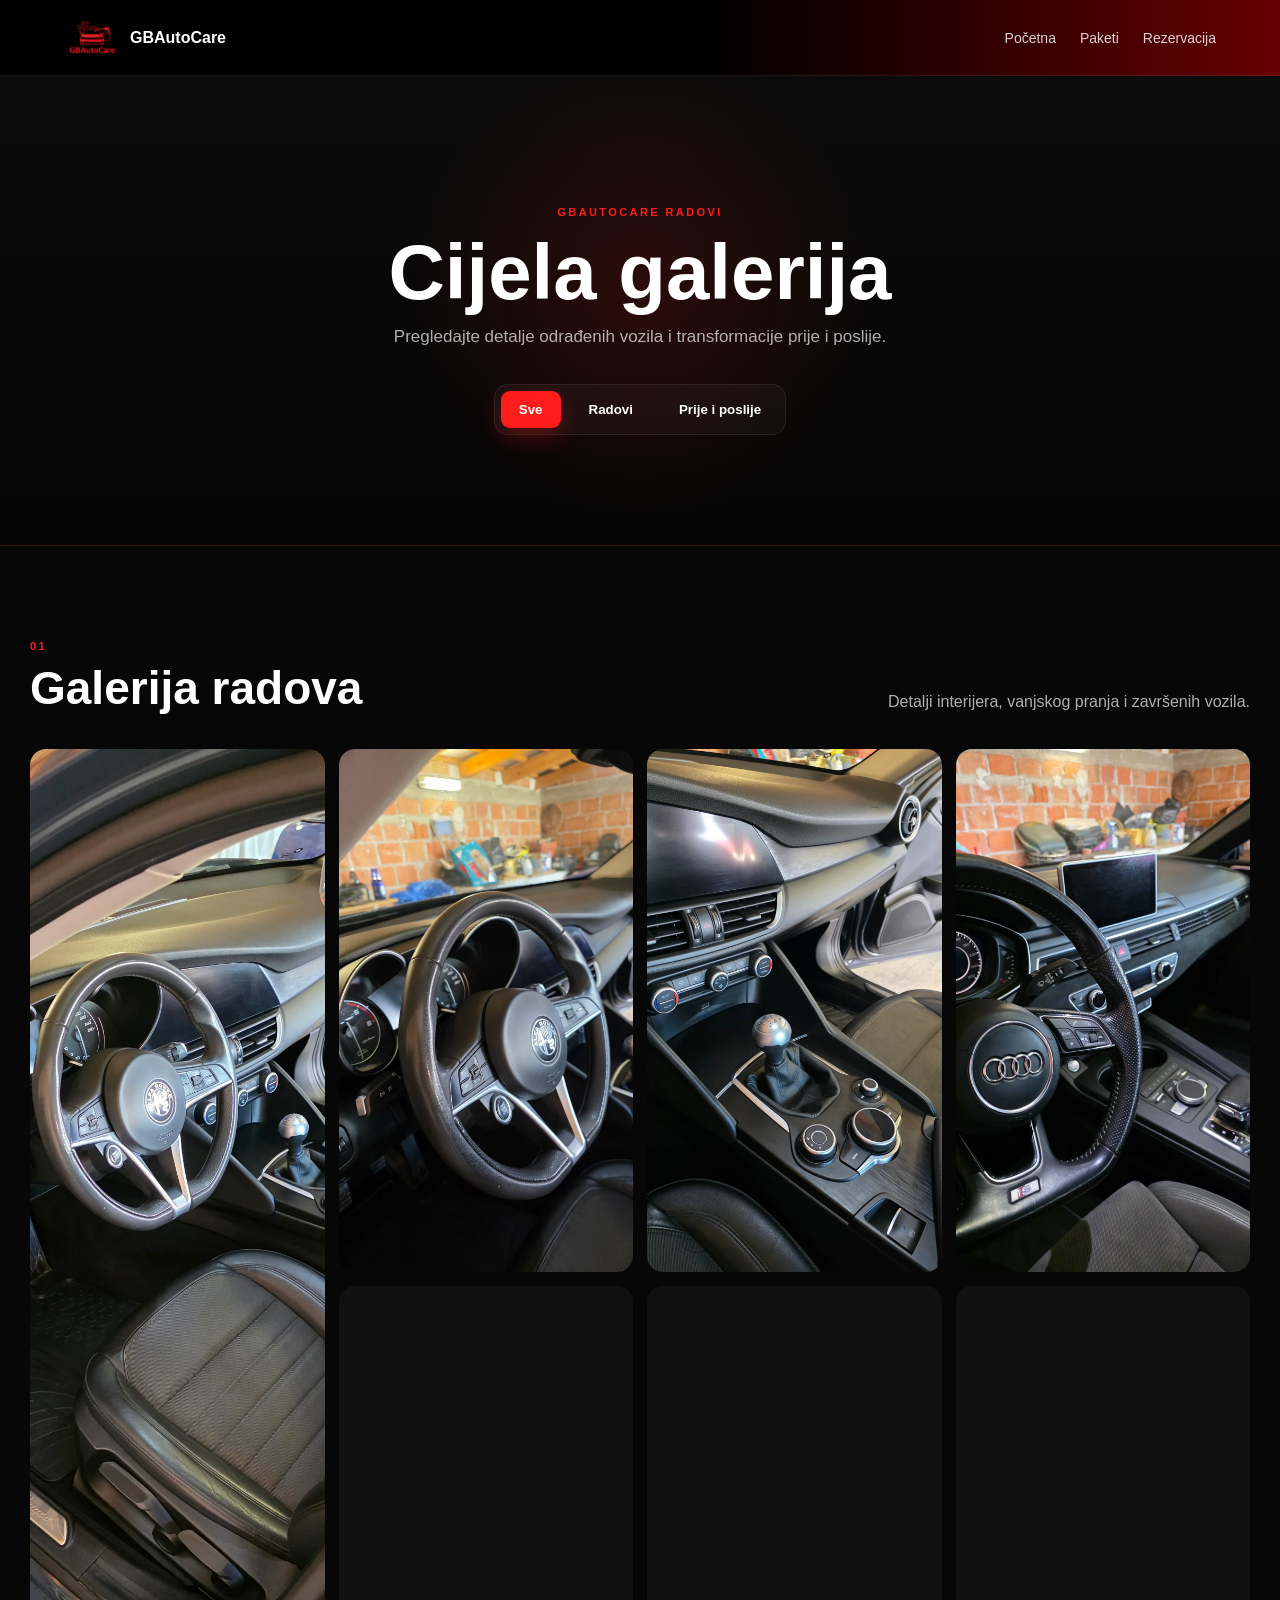
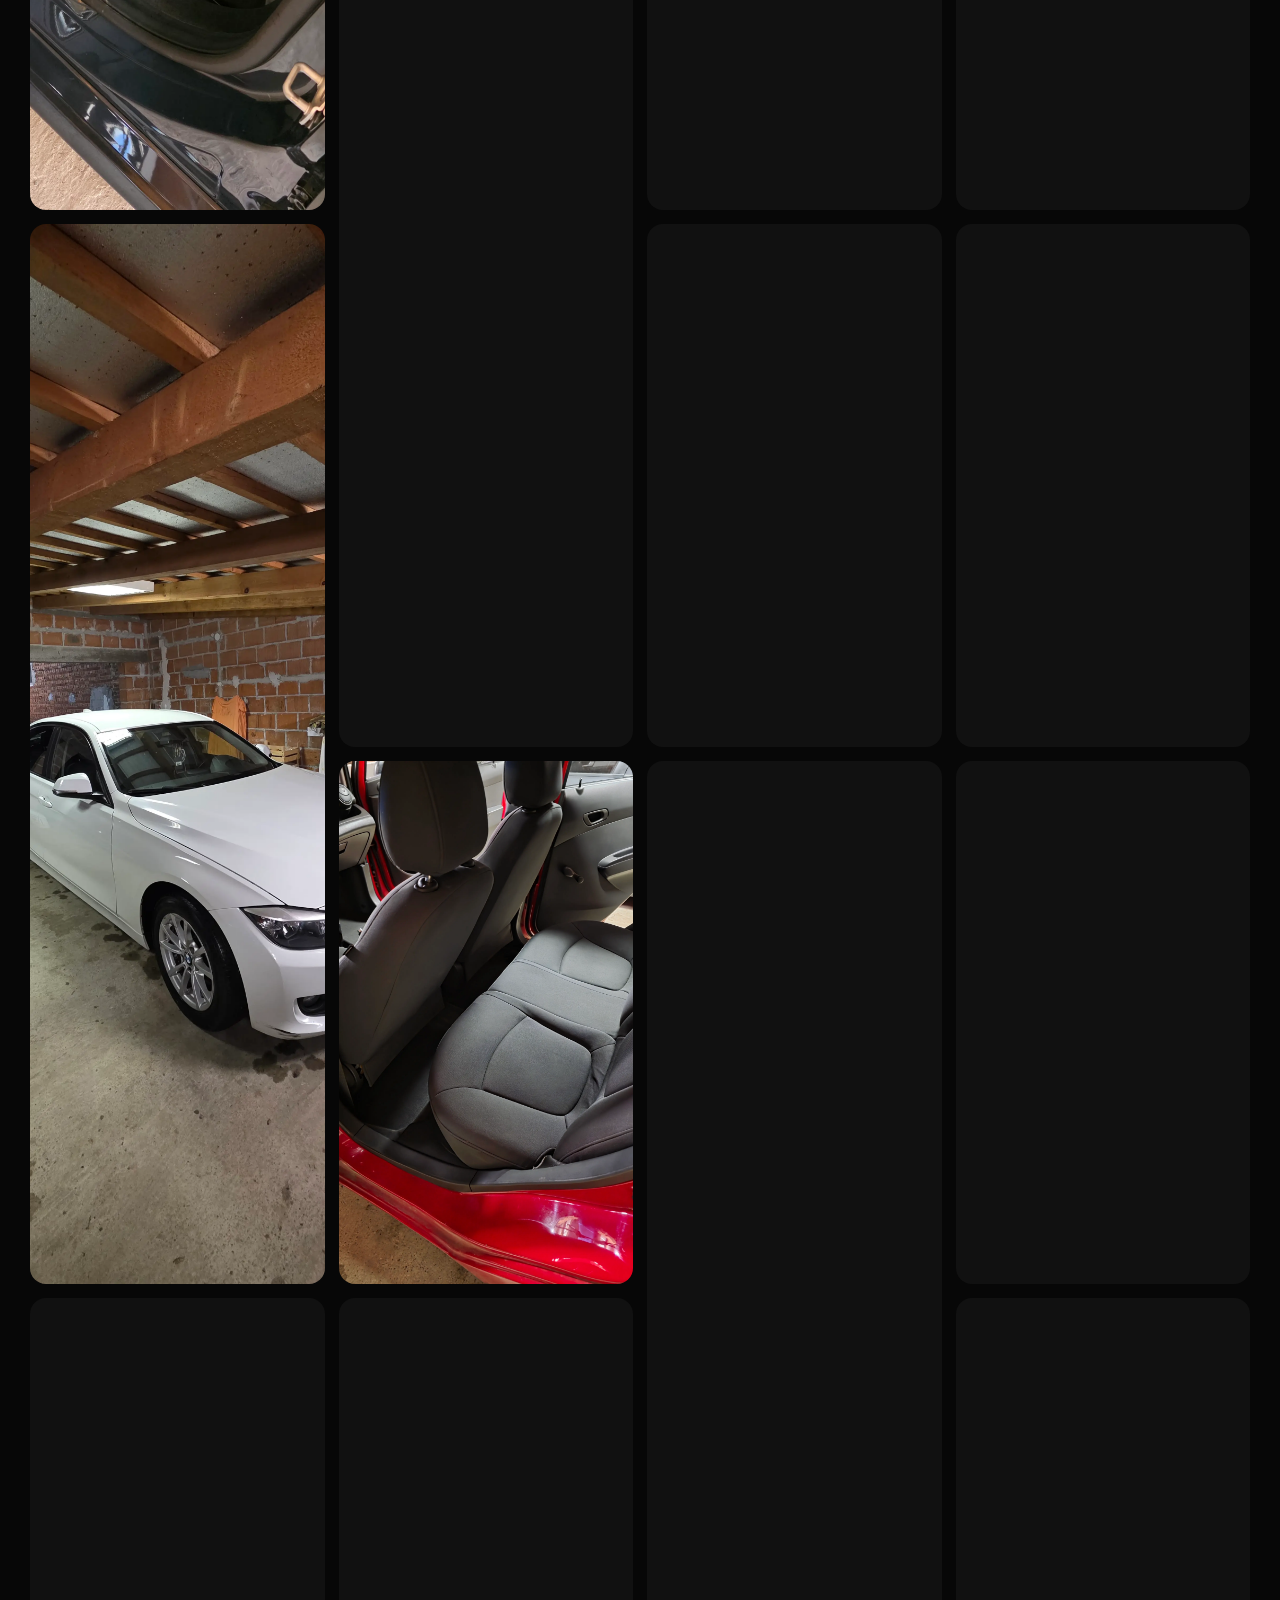
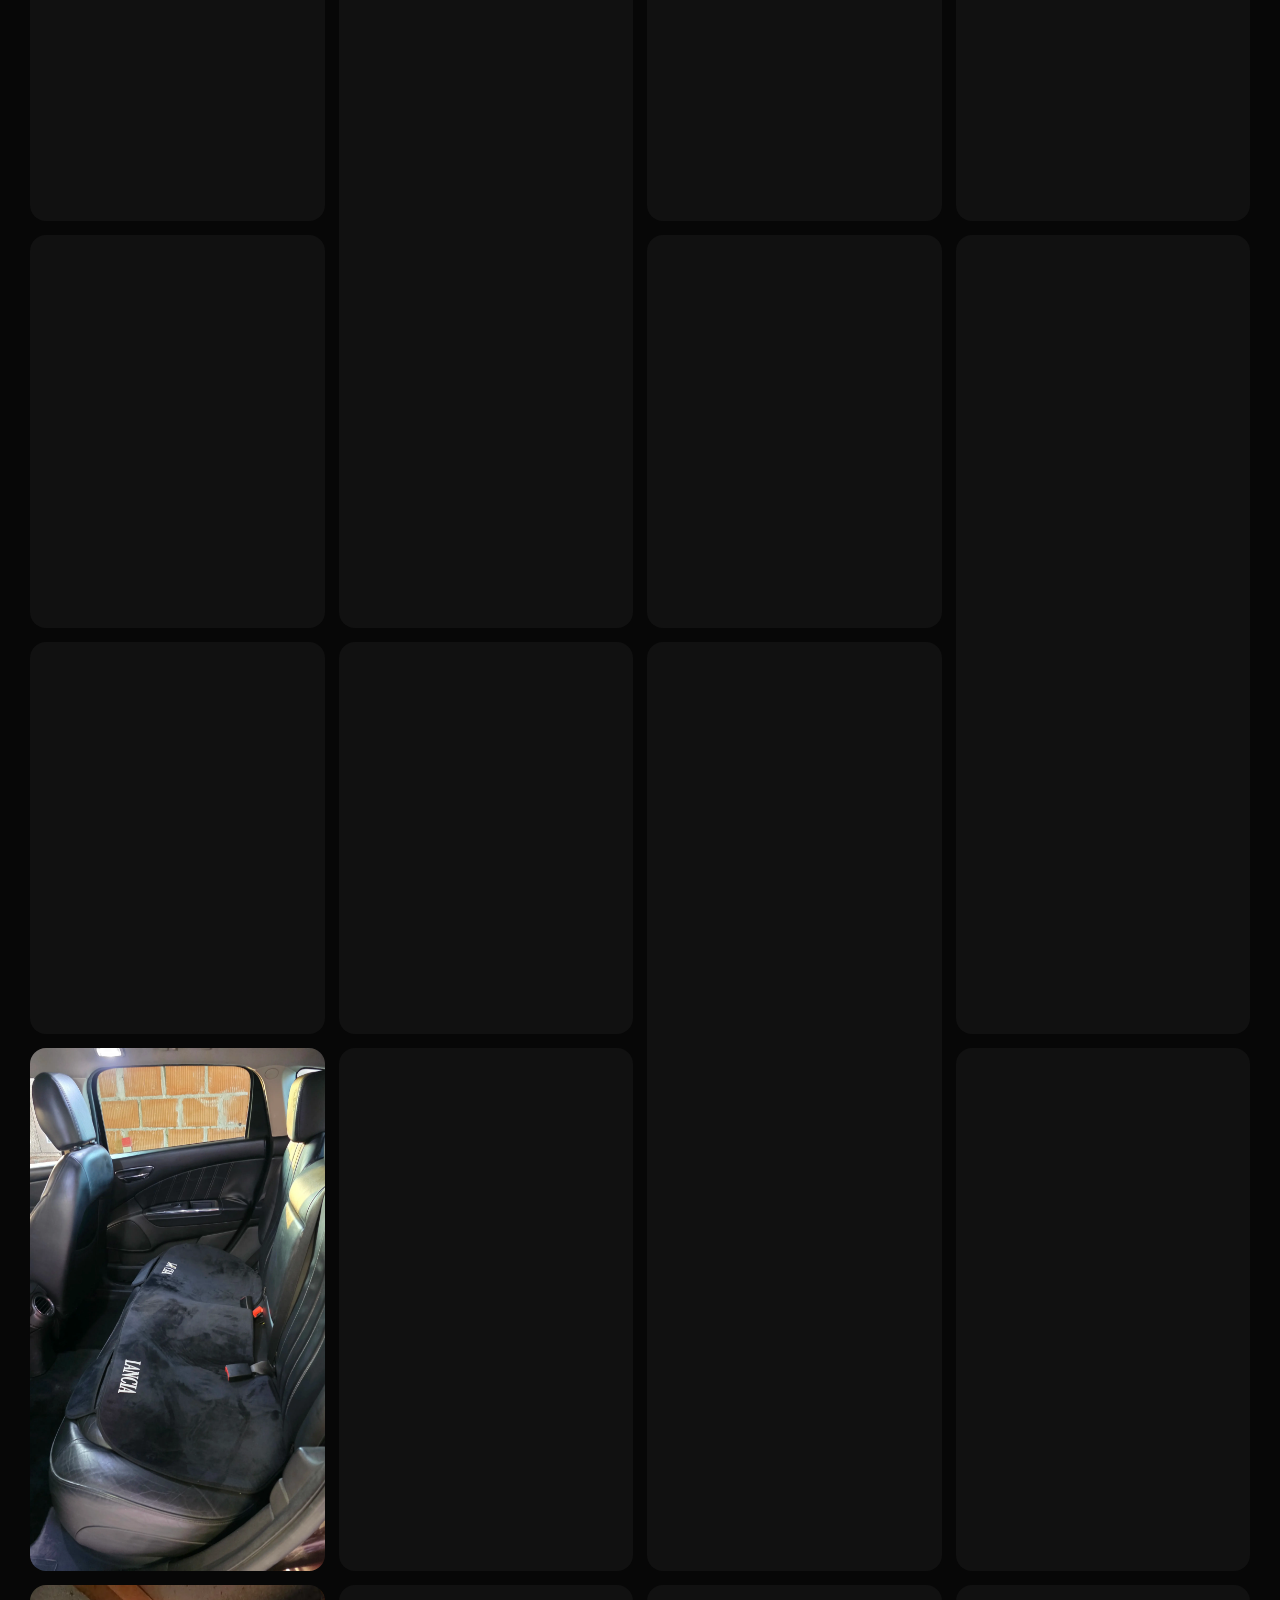
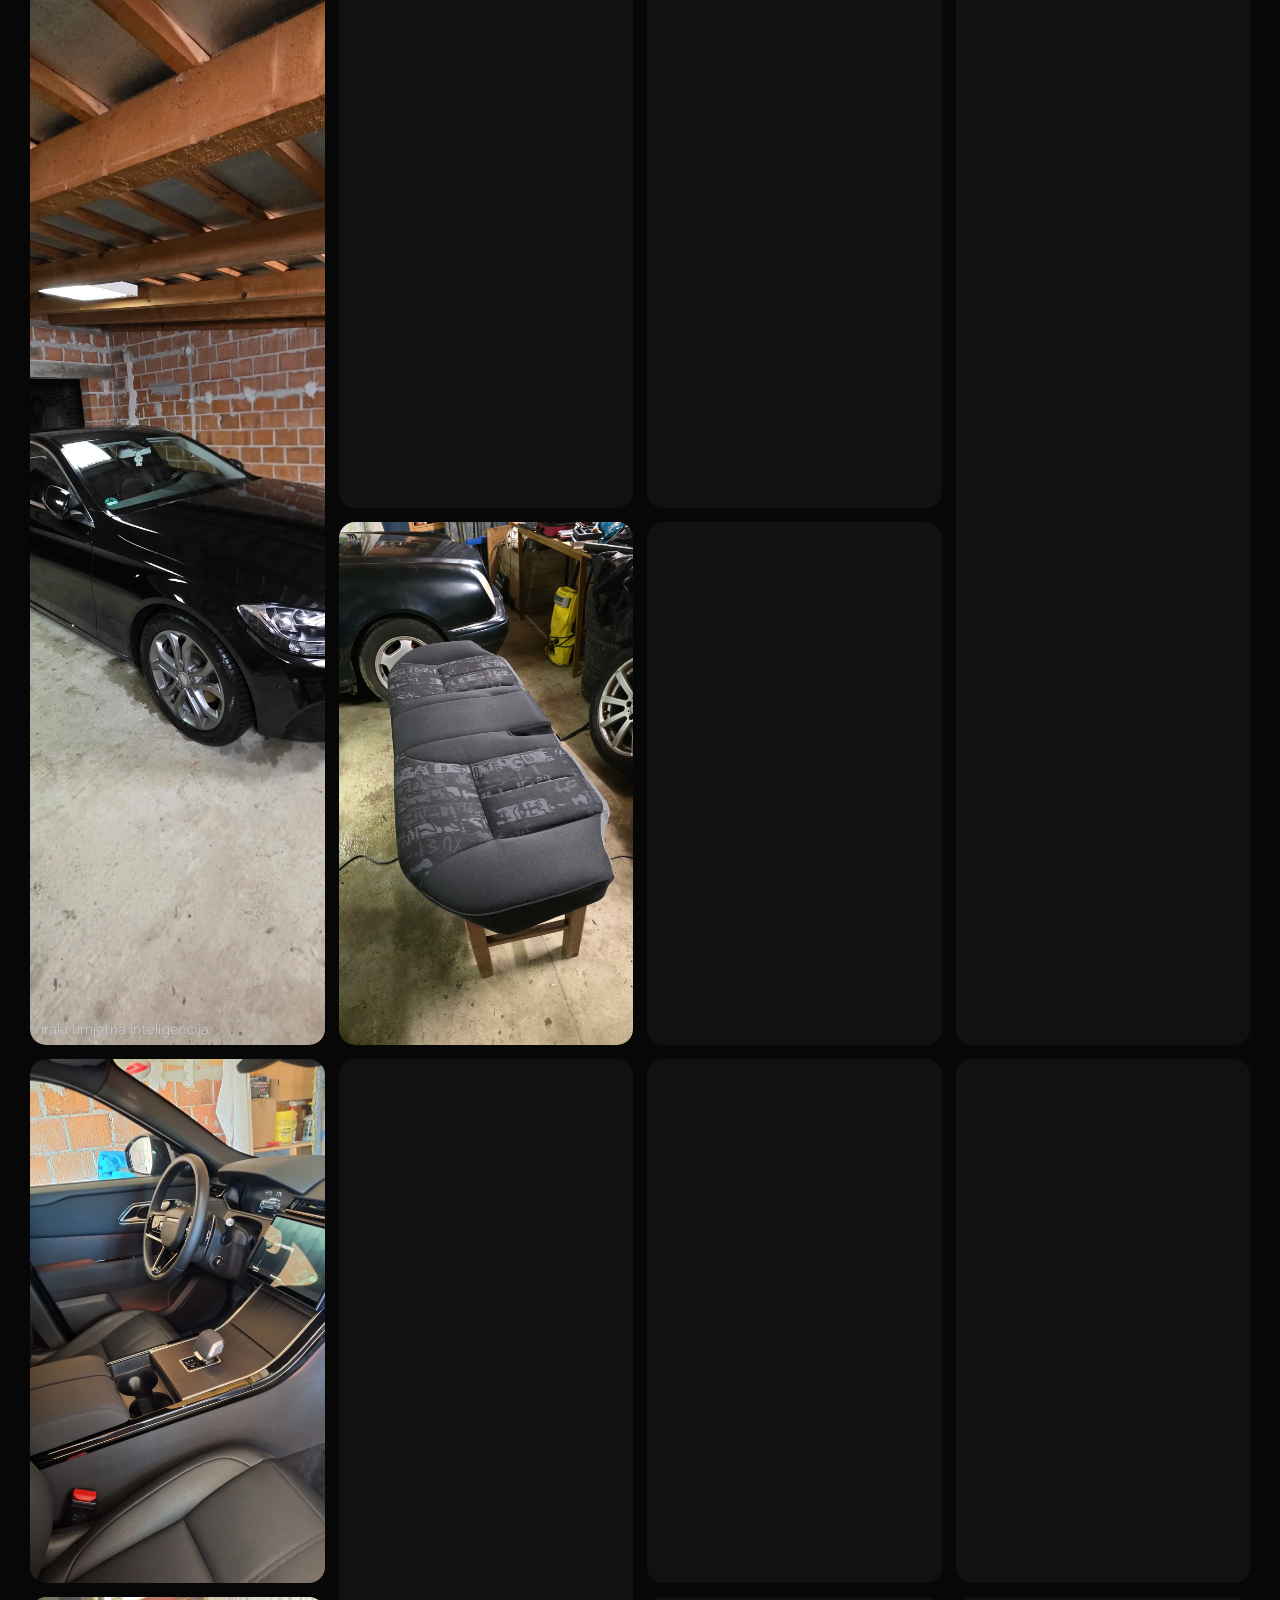
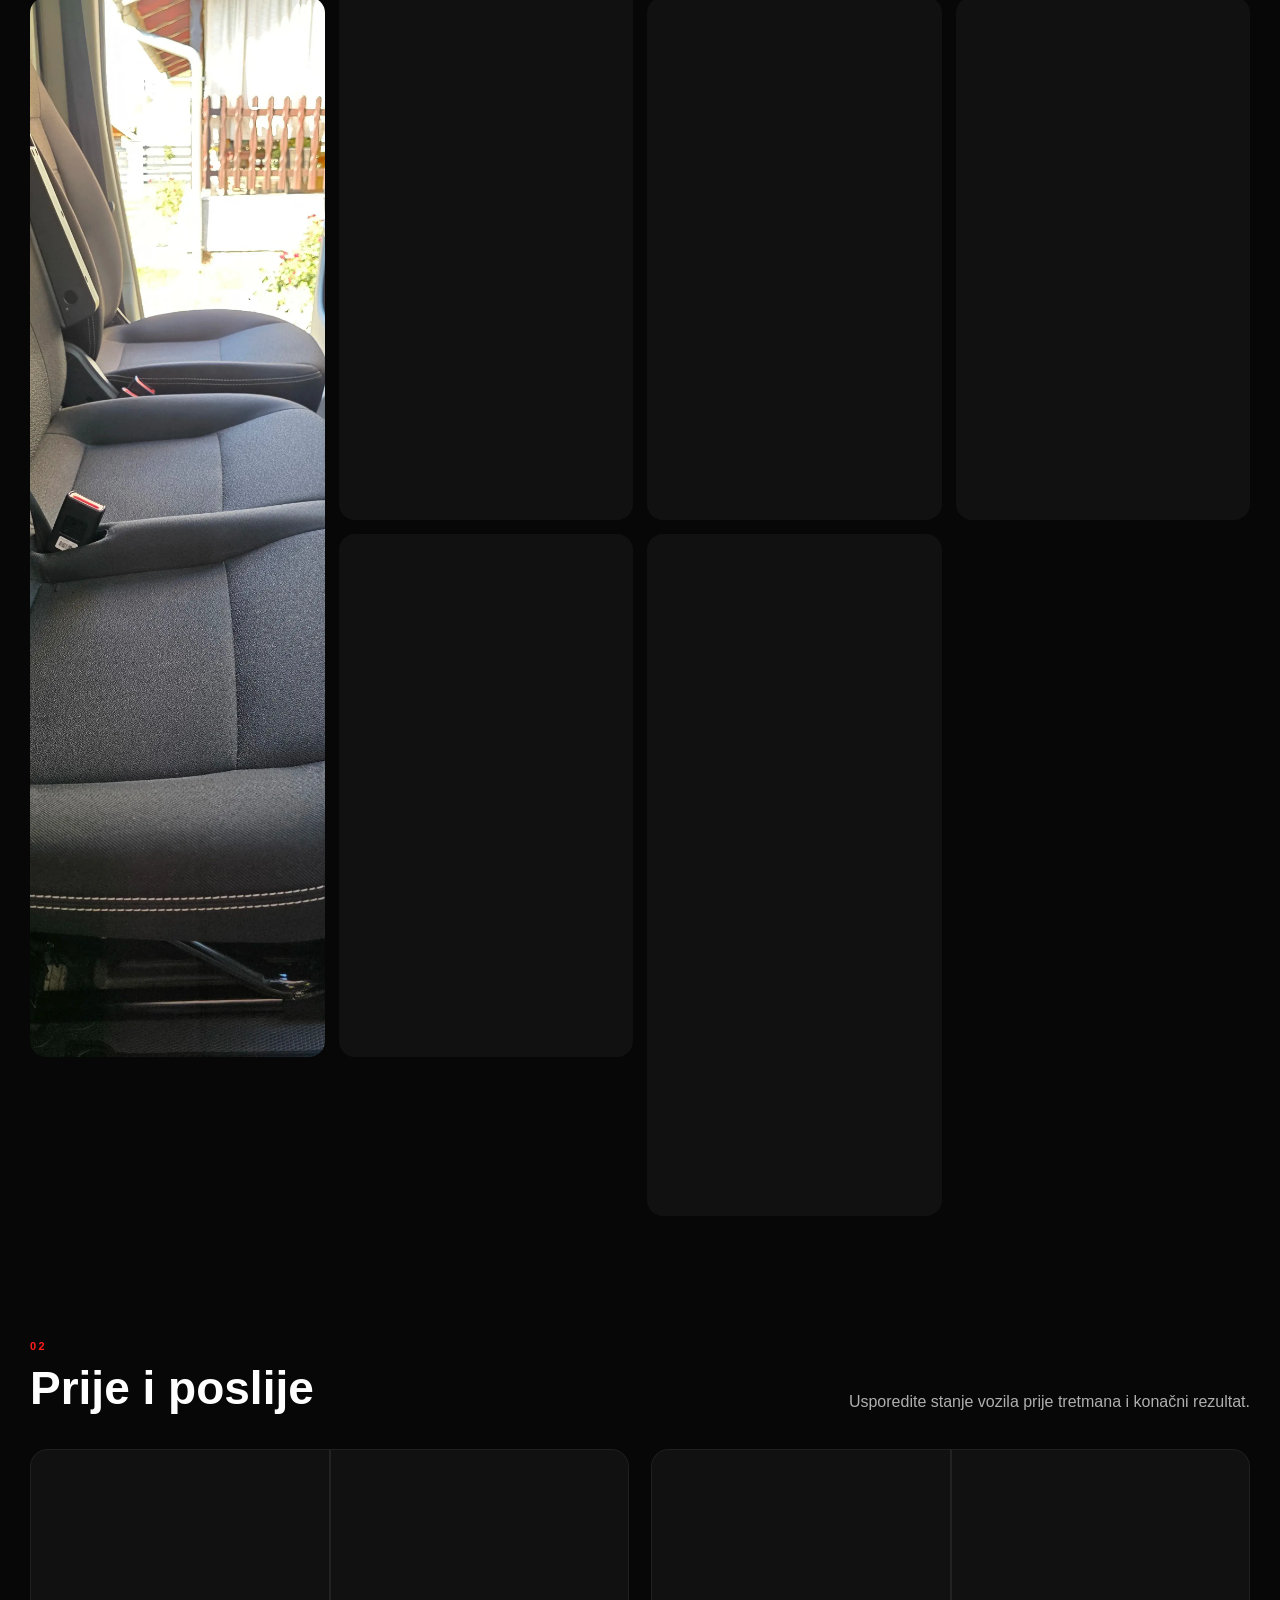
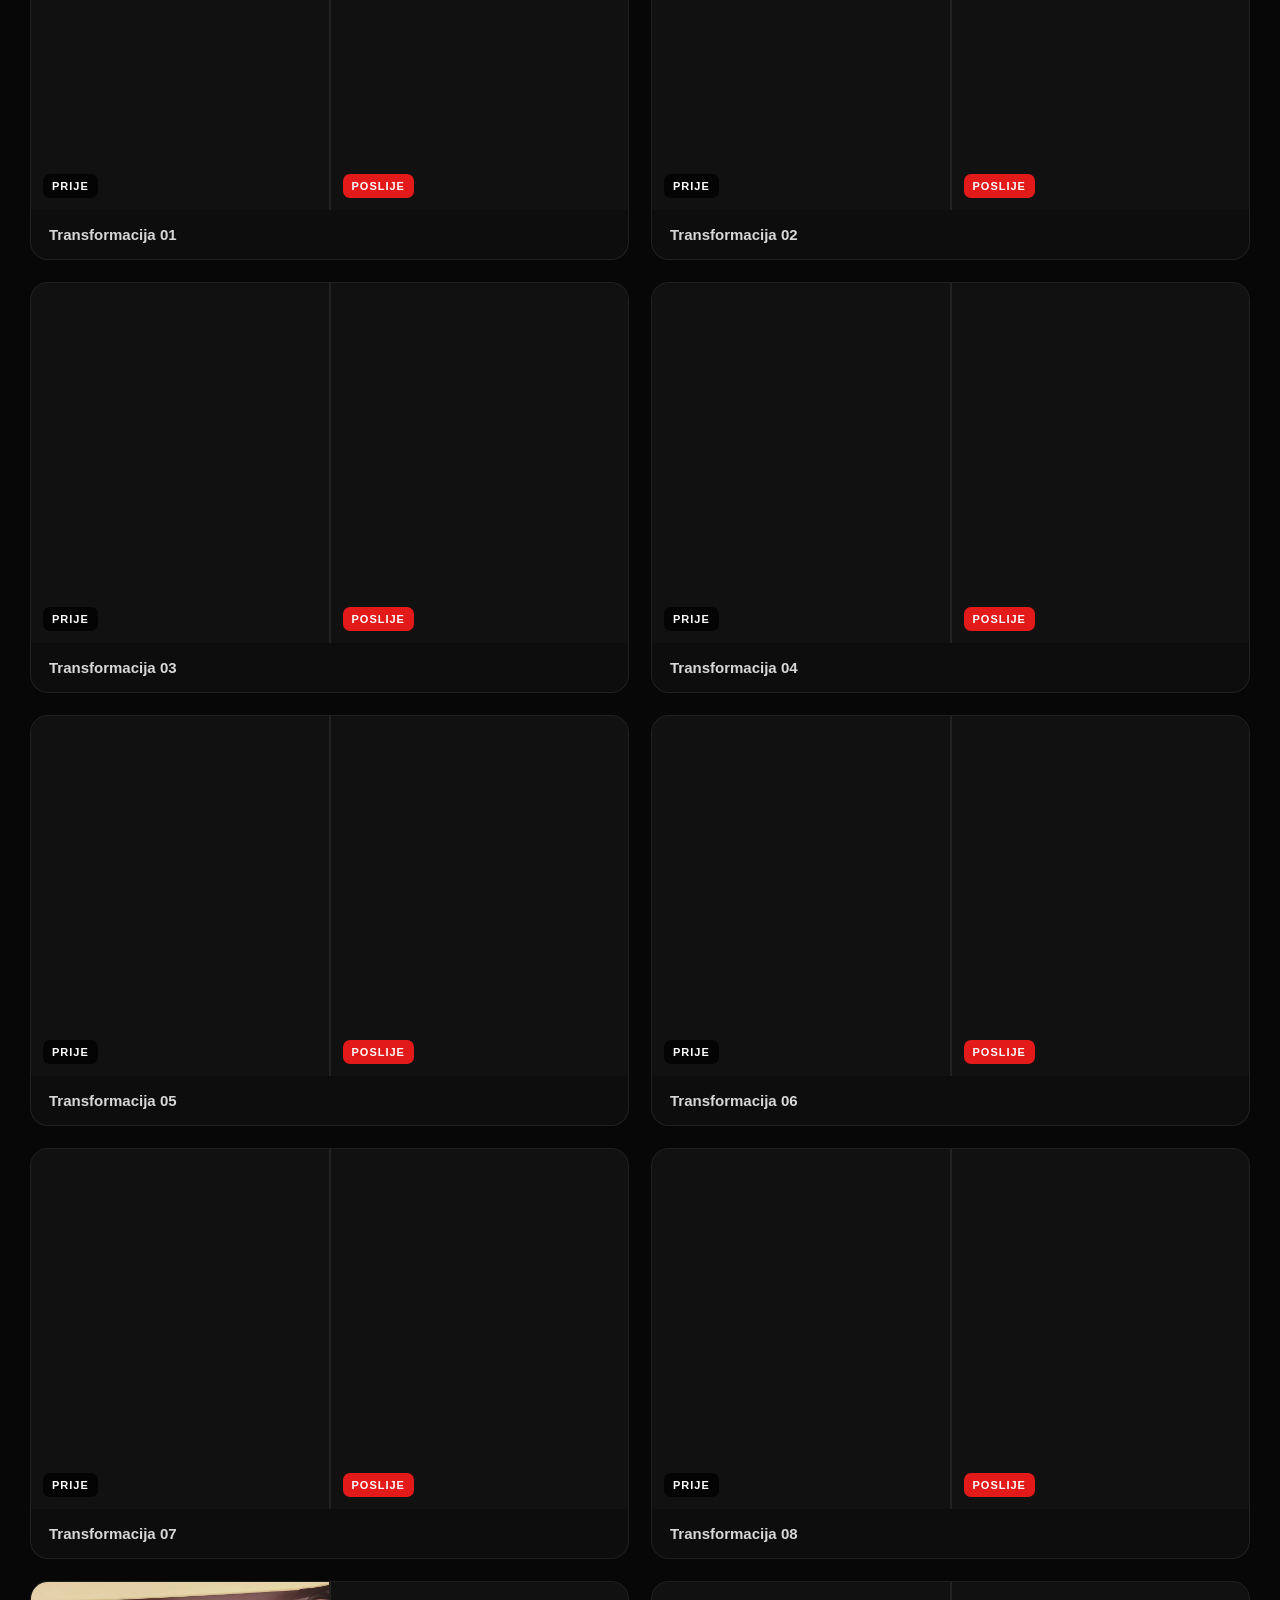
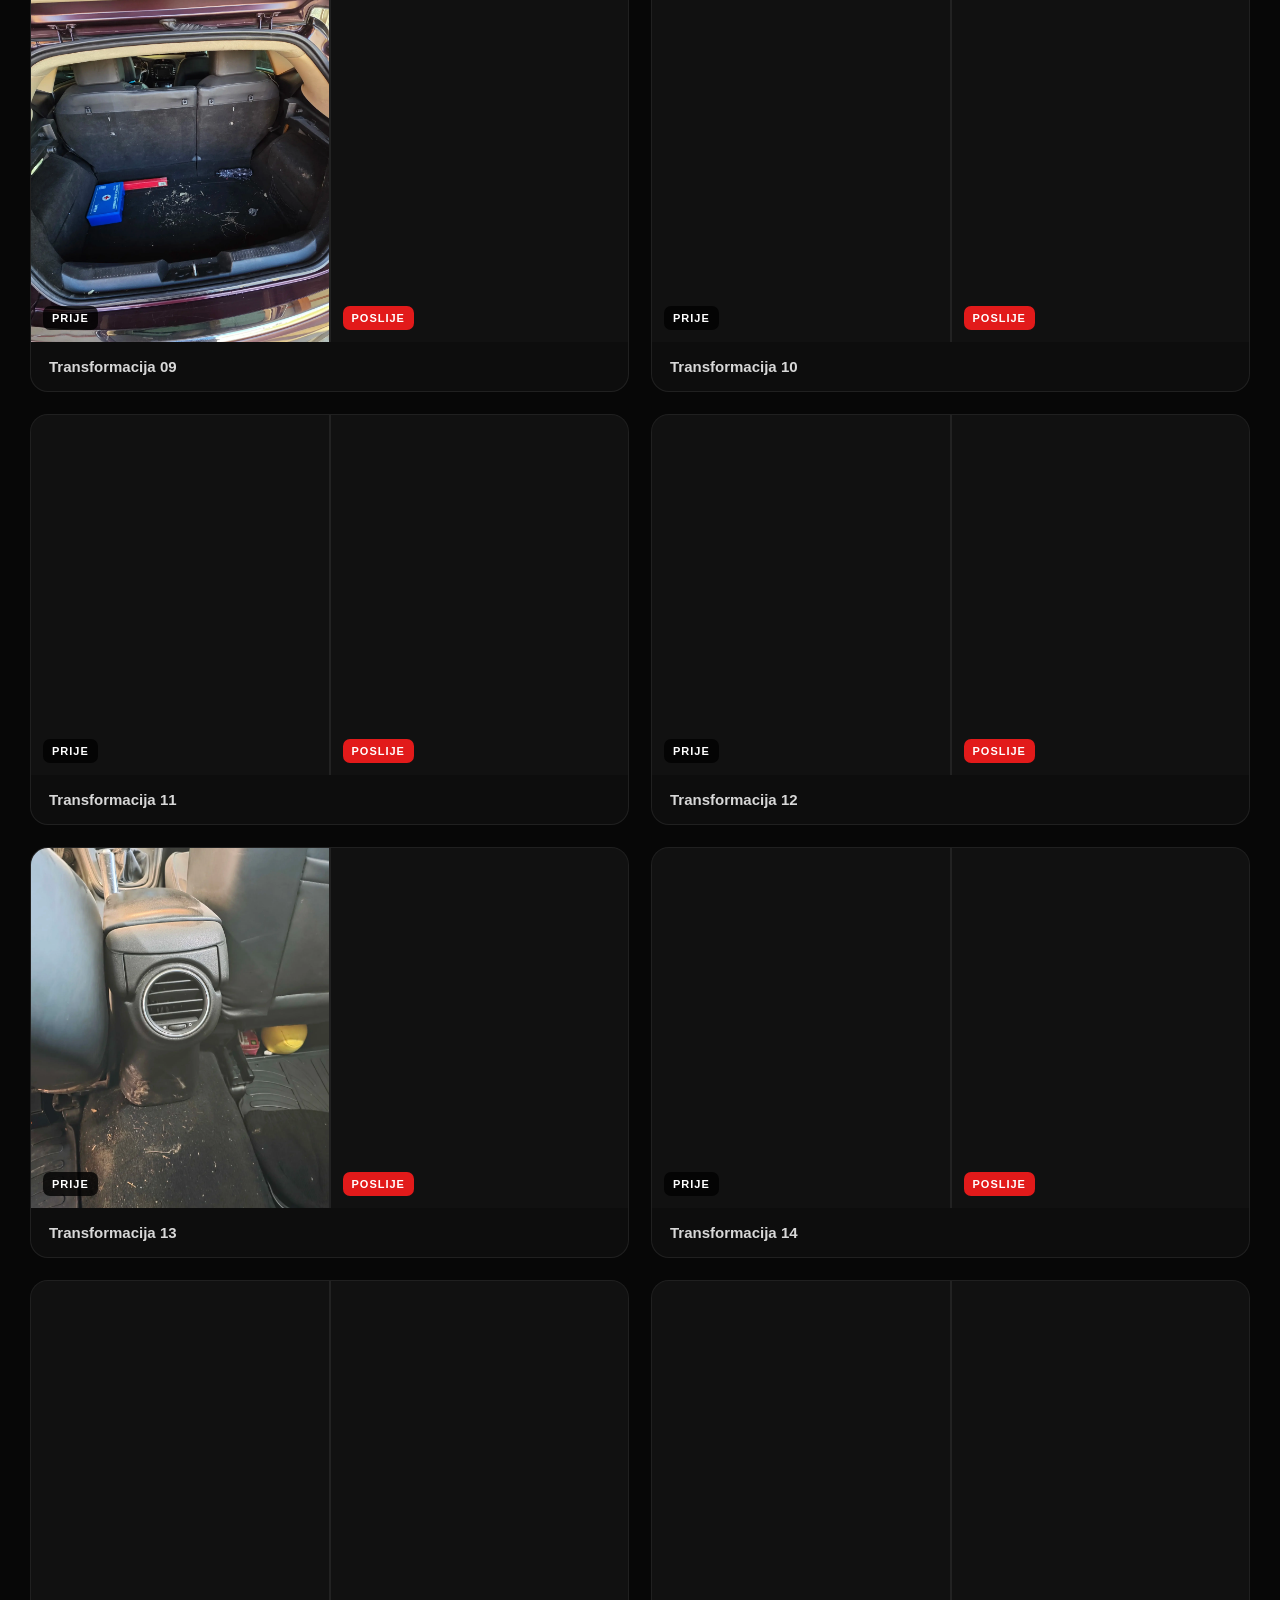
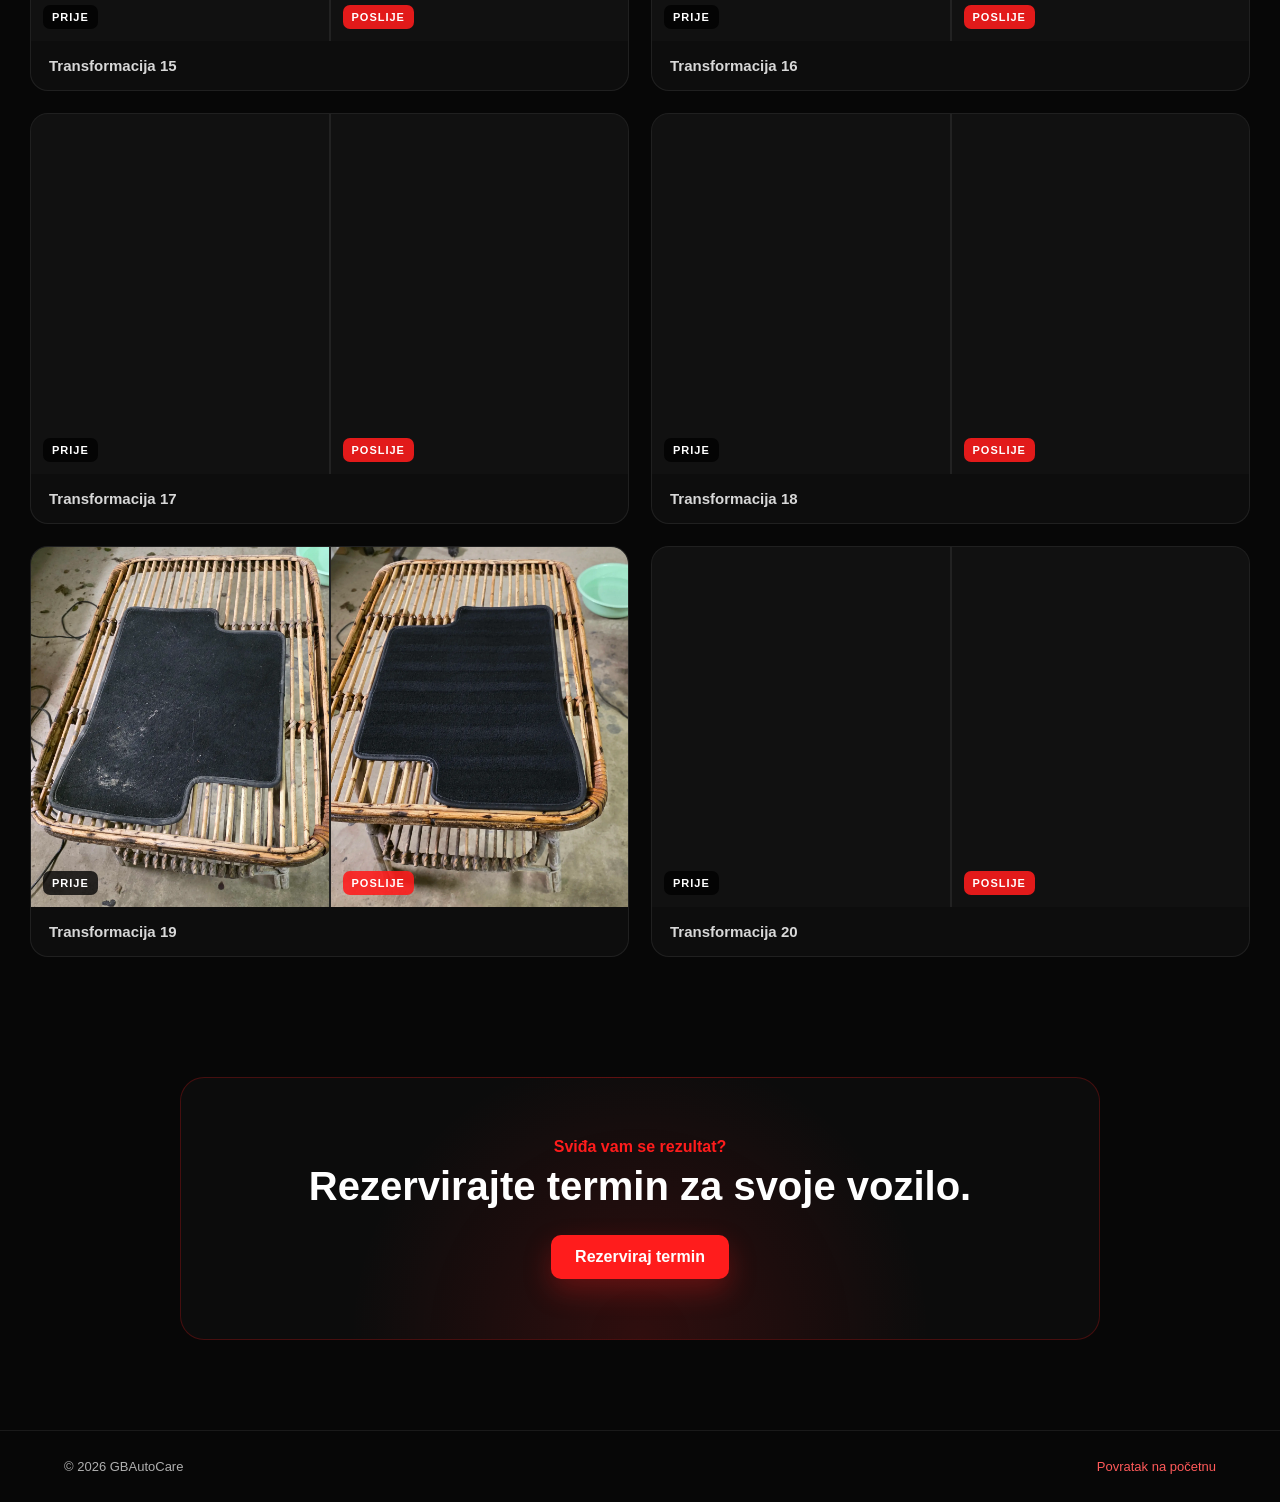
==== galerija.html @ fdb8ffc5 "Add complete gallery page" ====
<!DOCTYPE html>
<html lang="hr">
<head>
  <meta charset="UTF-8">
  <meta name="viewport" content="width=device-width, initial-scale=1.0">
  <meta name="description" content="Galerija GBAutoCare detailing radova i rezultata prije i poslije.">
  <title>Galerija radova | GBAutoCare</title>
  <link rel="icon" href="favicon.ico">
  <link rel="preload" as="image" href="logo.png">
  <link rel="stylesheet" href="gallery-page.css?v=20260828-1">
</head>
<body>
  <header class="gallery-nav">
    <a class="gallery-brand" href="index.html#home" aria-label="GBAutoCare početna">
      <img src="logo.png" alt="GBAutoCare logo">
      <span>GBAutoCare</span>
    </a>
    <nav aria-label="Navigacija galerije">
      <a href="index.html">Početna</a>
      <a href="index.html#packages">Paketi</a>
      <a href="index.html#booking">Rezervacija</a>
    </nav>
  </header>

  <main>
    <section class="gallery-hero">
      <span class="eyebrow">GBAUTOCARE RADOVI</span>
      <h1>Cijela galerija</h1>
      <p>Pregledajte detalje odrađenih vozila i transformacije prije i poslije.</p>
      <div class="gallery-filters" role="group" aria-label="Filtriranje galerije">
        <button class="filter-button active" data-filter="all">Sve</button>
        <button class="filter-button" data-filter="works">Radovi</button>
        <button class="filter-button" data-filter="before-after">Prije i poslije</button>
      </div>
    </section>

    <section class="gallery-section" data-section="works">
      <div class="section-heading">
        <div>
          <span class="section-number">01</span>
          <h2>Galerija radova</h2>
        </div>
        <p>Detalji interijera, vanjskog pranja i završenih vozila.</p>
      </div>
      <div class="works-grid" id="works-grid"></div>
    </section>

    <section class="gallery-section before-after-section" data-section="before-after">
      <div class="section-heading">
        <div>
          <span class="section-number">02</span>
          <h2>Prije i poslije</h2>
        </div>
        <p>Usporedite stanje vozila prije tretmana i konačni rezultat.</p>
      </div>
      <div class="comparison-grid" id="comparison-grid"></div>
    </section>

    <section class="gallery-cta">
      <p>Sviđa vam se rezultat?</p>
      <h2>Rezervirajte termin za svoje vozilo.</h2>
      <a href="index.html#booking">Rezerviraj termin</a>
    </section>
  </main>

  <div class="gallery-lightbox" id="gallery-lightbox" aria-hidden="true">
    <button class="lightbox-close" aria-label="Zatvori">×</button>
    <button class="lightbox-arrow lightbox-prev" aria-label="Prethodna slika">‹</button>
    <figure>
      <img id="gallery-lightbox-image" alt="GBAutoCare rad">
      <figcaption id="gallery-lightbox-caption"></figcaption>
    </figure>
    <button class="lightbox-arrow lightbox-next" aria-label="Sljedeća slika">›</button>
  </div>

  <footer>
    <span>© 2026 GBAutoCare</span>
    <a href="index.html">Povratak na početnu</a>
  </footer>

  <script src="js/gallery-page.js?v=20260828-1"></script>
</body>
</html>
---- gallery-page.css ----
:root{
  color-scheme:dark;
  --red:#ff1c1c;
  --surface:#111;
  --muted:rgba(255,255,255,.68);
}

*{box-sizing:border-box}
html{scroll-behavior:smooth}
body{margin:0;font-family:Arial,sans-serif;background:#070707;color:#fff}
body.lightbox-open{overflow:hidden}

.gallery-nav{
  position:sticky;top:0;z-index:50;display:flex;align-items:center;justify-content:space-between;
  min-height:76px;padding:8px clamp(18px,5vw,72px);border-bottom:1px solid rgba(255,255,255,.08);
  background:linear-gradient(90deg,rgba(0,0,0,.96) 55%,rgba(110,0,0,.92));backdrop-filter:blur(14px)
}
.gallery-brand{display:flex;align-items:center;gap:10px;color:#fff;text-decoration:none;font-weight:700}
.gallery-brand img{width:56px;height:56px;object-fit:contain}
.gallery-nav nav{display:flex;gap:24px}
.gallery-nav nav a{color:rgba(255,255,255,.82);text-decoration:none;font-size:14px;transition:.2s}
.gallery-nav nav a:hover{color:var(--red)}

.gallery-hero{
  min-height:470px;display:flex;flex-direction:column;align-items:center;justify-content:center;text-align:center;
  padding:90px 20px 70px;border-bottom:1px solid rgba(255,28,28,.22);
  background:radial-gradient(circle at 50% 45%,rgba(255,28,28,.15),transparent 34%),linear-gradient(#0b0b0b,#050505)
}
.eyebrow,.section-number{color:var(--red);font-size:11px;font-weight:700;letter-spacing:2.4px}
.gallery-hero h1{margin:15px 0 12px;font-size:clamp(42px,7vw,78px);line-height:1}
.gallery-hero p{max-width:650px;margin:0;color:var(--muted);font-size:17px;line-height:1.6}
.gallery-filters{display:flex;gap:10px;margin-top:34px;padding:6px;border:1px solid rgba(255,255,255,.08);border-radius:14px;background:rgba(255,255,255,.035)}
.filter-button{border:0;border-radius:9px;padding:11px 18px;background:transparent;color:#fff;cursor:pointer;font-weight:700}
.filter-button.active{background:var(--red);box-shadow:0 8px 22px rgba(255,28,28,.3)}

.gallery-section{max-width:1320px;margin:0 auto;padding:90px 30px}
.before-after-section{padding-top:30px}
.gallery-section.hidden{display:none}
.section-heading{display:flex;align-items:end;justify-content:space-between;gap:30px;margin-bottom:34px}
.section-heading h2{margin:7px 0 0;font-size:clamp(30px,4vw,46px)}
.section-heading p{max-width:430px;margin:0;color:var(--muted);line-height:1.55;text-align:right}

.works-grid{display:grid;grid-template-columns:repeat(4,minmax(0,1fr));gap:14px}
.gallery-tile{position:relative;min-height:290px;padding:0;border:0;border-radius:16px;overflow:hidden;background:var(--surface);cursor:zoom-in}
.gallery-tile:nth-child(7n+1),.gallery-tile:nth-child(7n+5){grid-row:span 2;min-height:594px}
.gallery-tile img{width:100%;height:100%;object-fit:cover;display:block;transition:transform .45s ease,filter .45s ease}
.gallery-tile::after{content:"Pogledaj";position:absolute;inset:auto 12px 12px auto;padding:7px 10px;border-radius:8px;background:rgba(0,0,0,.72);color:#fff;font-size:11px;opacity:0;transition:.25s}
.gallery-tile:hover img{transform:scale(1.045);filter:brightness(.78)}
.gallery-tile:hover::after{opacity:1}

.comparison-grid{display:grid;grid-template-columns:repeat(2,minmax(0,1fr));gap:22px}
.comparison-card{overflow:hidden;border:1px solid rgba(255,255,255,.08);border-radius:18px;background:#0d0d0d}
.comparison-images{display:grid;grid-template-columns:1fr 1fr;gap:2px;background:#222}
.comparison-image{position:relative;height:360px;padding:0;border:0;background:#111;cursor:zoom-in;overflow:hidden}
.comparison-image img{width:100%;height:100%;object-fit:cover;display:block;transition:.35s}
.comparison-image:hover img{transform:scale(1.035)}
.comparison-image span{position:absolute;left:12px;bottom:12px;padding:6px 9px;border-radius:7px;background:rgba(0,0,0,.78);font-size:11px;font-weight:700;text-transform:uppercase;letter-spacing:1px}
.comparison-image.after span{background:rgba(255,28,28,.88)}
.comparison-card h3{margin:0;padding:16px 18px;font-size:15px;color:rgba(255,255,255,.84)}

.gallery-cta{margin:30px auto 90px;max-width:920px;padding:60px 30px;border:1px solid rgba(255,28,28,.24);border-radius:24px;text-align:center;background:radial-gradient(circle at 50% 100%,rgba(255,28,28,.15),transparent 55%),#0c0c0c}
.gallery-cta p{margin:0 0 8px;color:var(--red);font-weight:700}
.gallery-cta h2{margin:0 0 26px;font-size:clamp(26px,4vw,40px)}
.gallery-cta a{display:inline-block;padding:13px 24px;border-radius:10px;background:var(--red);color:#fff;text-decoration:none;font-weight:700;box-shadow:0 12px 28px rgba(255,28,28,.28)}

.gallery-lightbox{position:fixed;inset:0;z-index:100;display:none;align-items:center;justify-content:center;padding:30px;background:rgba(0,0,0,.94)}
.gallery-lightbox.active{display:flex}
.gallery-lightbox figure{margin:0;max-width:min(1100px,86vw);text-align:center}
.gallery-lightbox img{max-width:100%;max-height:82vh;border-radius:12px;box-shadow:0 25px 80px rgba(0,0,0,.7)}
.gallery-lightbox figcaption{margin-top:10px;color:var(--muted);font-size:13px}
.lightbox-close,.lightbox-arrow{position:absolute;border:0;background:rgba(255,255,255,.08);color:#fff;cursor:pointer}
.lightbox-close{top:20px;right:24px;width:44px;height:44px;border-radius:50%;font-size:30px}
.lightbox-arrow{top:50%;transform:translateY(-50%);width:48px;height:64px;border-radius:12px;font-size:42px}
.lightbox-prev{left:22px}.lightbox-next{right:22px}

footer{display:flex;justify-content:space-between;gap:20px;padding:28px clamp(20px,5vw,72px);border-top:1px solid rgba(255,255,255,.08);color:var(--muted);font-size:13px}
footer a{color:#ff5a5a;text-decoration:none}

@media(max-width:950px){
  .works-grid{grid-template-columns:repeat(3,minmax(0,1fr))}
  .comparison-grid{grid-template-columns:1fr}
}
@media(max-width:650px){
  .gallery-nav{min-height:64px;padding:6px 14px}.gallery-brand img{width:48px;height:48px}.gallery-brand span{display:none}
  .gallery-nav nav{gap:12px}.gallery-nav nav a{font-size:12px}.gallery-nav nav a:nth-child(2){display:none}
  .gallery-hero{min-height:390px;padding:70px 16px 55px}.gallery-hero p{font-size:14px}
  .gallery-filters{width:100%;max-width:410px;overflow-x:auto}.filter-button{flex:1;white-space:nowrap;padding:10px 12px;font-size:12px}
  .gallery-section{padding:65px 12px}.before-after-section{padding-top:10px}
  .section-heading{display:block;margin-bottom:24px}.section-heading p{margin-top:10px;text-align:left;font-size:13px}
  .works-grid{grid-template-columns:repeat(2,minmax(0,1fr));gap:8px}.gallery-tile{min-height:220px;border-radius:11px}.gallery-tile:nth-child(7n+1),.gallery-tile:nth-child(7n+5){min-height:448px}
  .comparison-grid{gap:14px}.comparison-image{height:250px}.comparison-card h3{font-size:13px}
  .gallery-cta{margin:20px 12px 65px;padding:45px 18px}
  .gallery-lightbox{padding:16px}.gallery-lightbox figure{max-width:94vw}.lightbox-arrow{top:auto;bottom:20px;width:46px;height:46px}.lightbox-prev{left:calc(50% - 58px)}.lightbox-next{right:calc(50% - 58px)}
  footer{display:block;text-align:center}footer a{display:block;margin-top:10px}
}
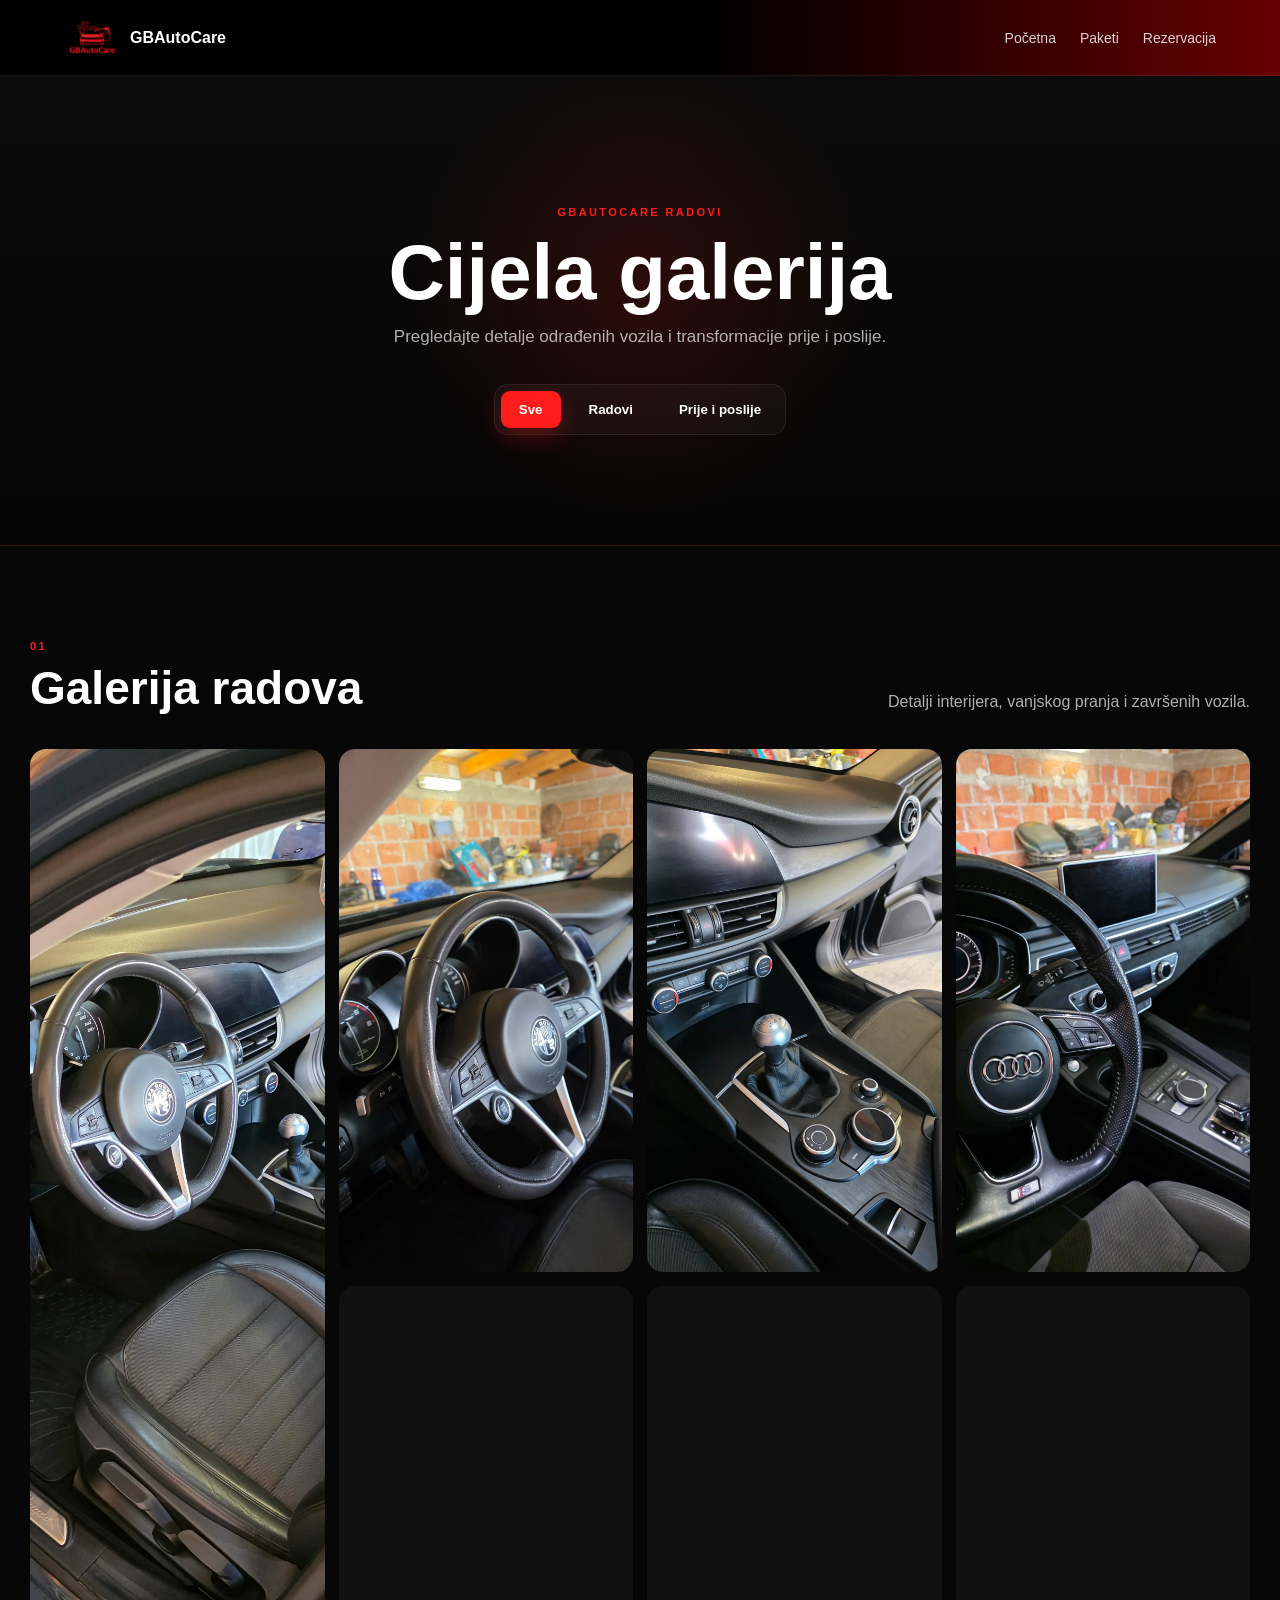
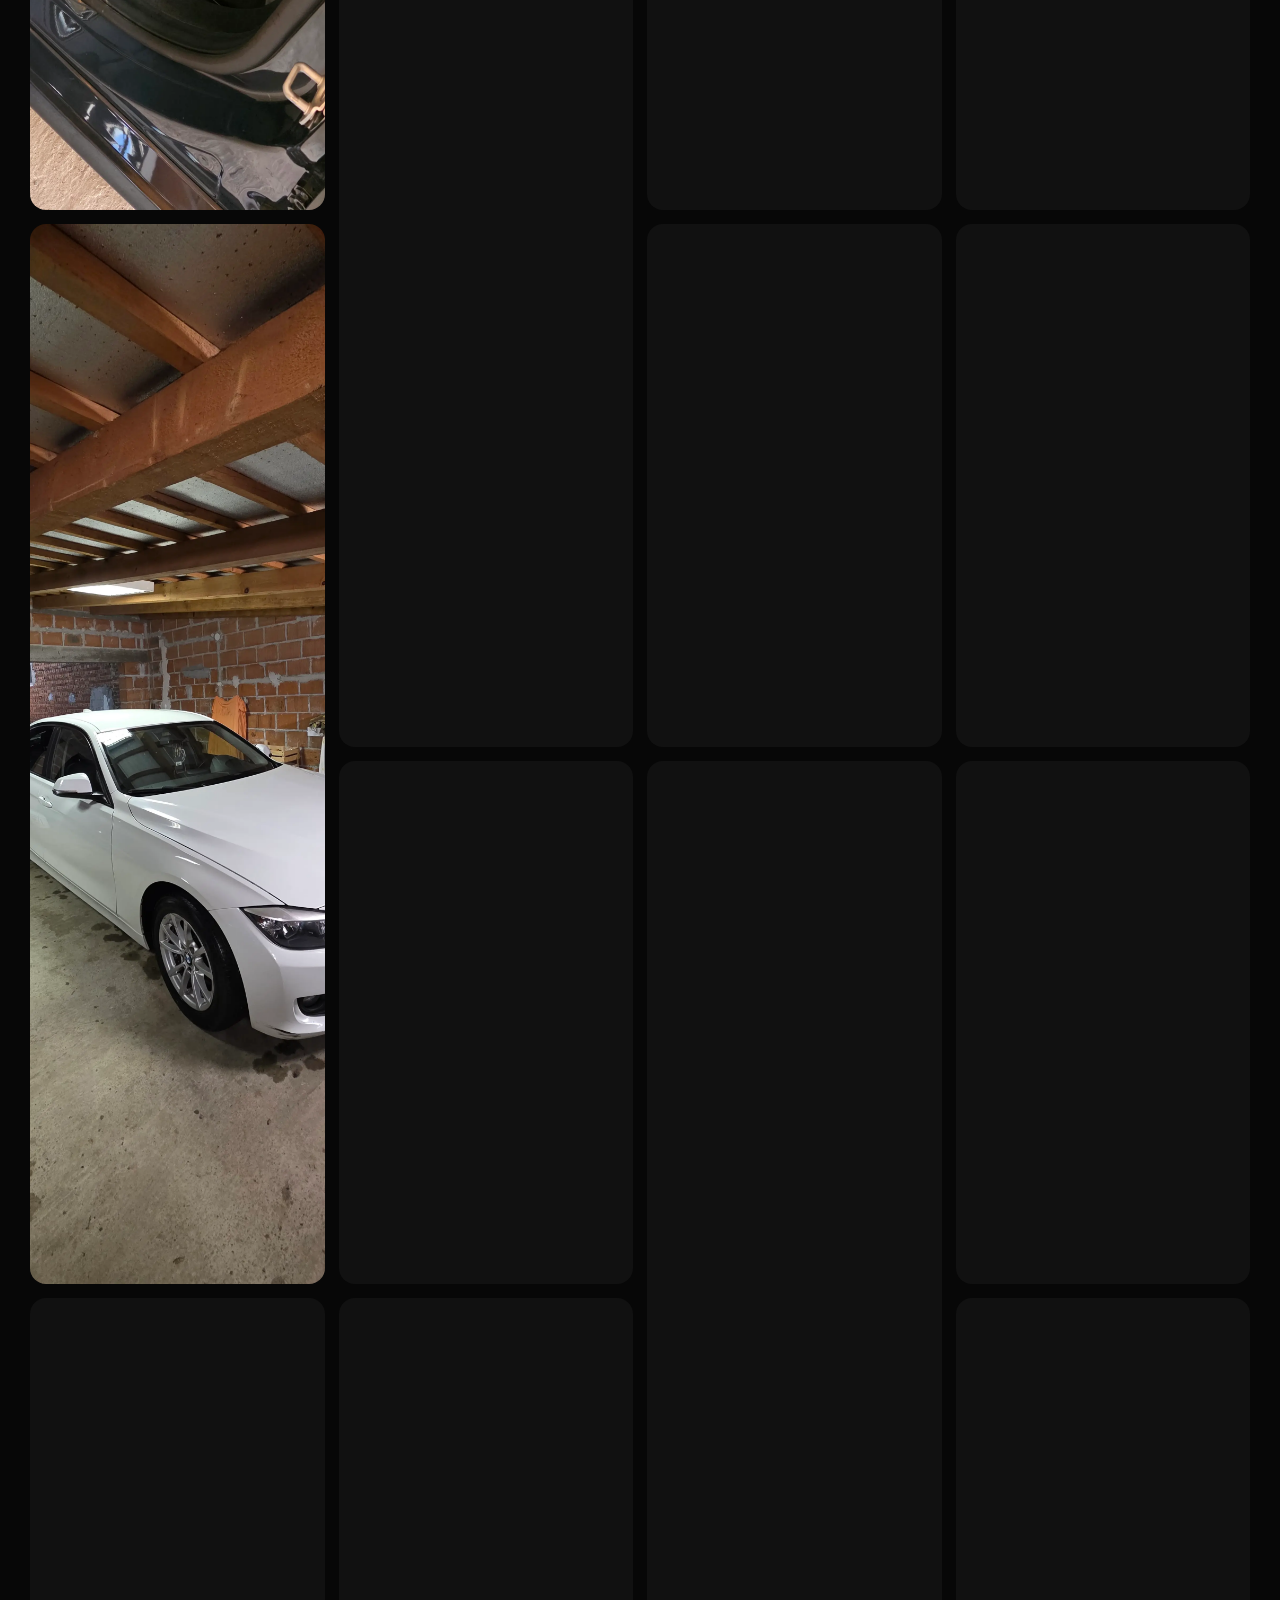
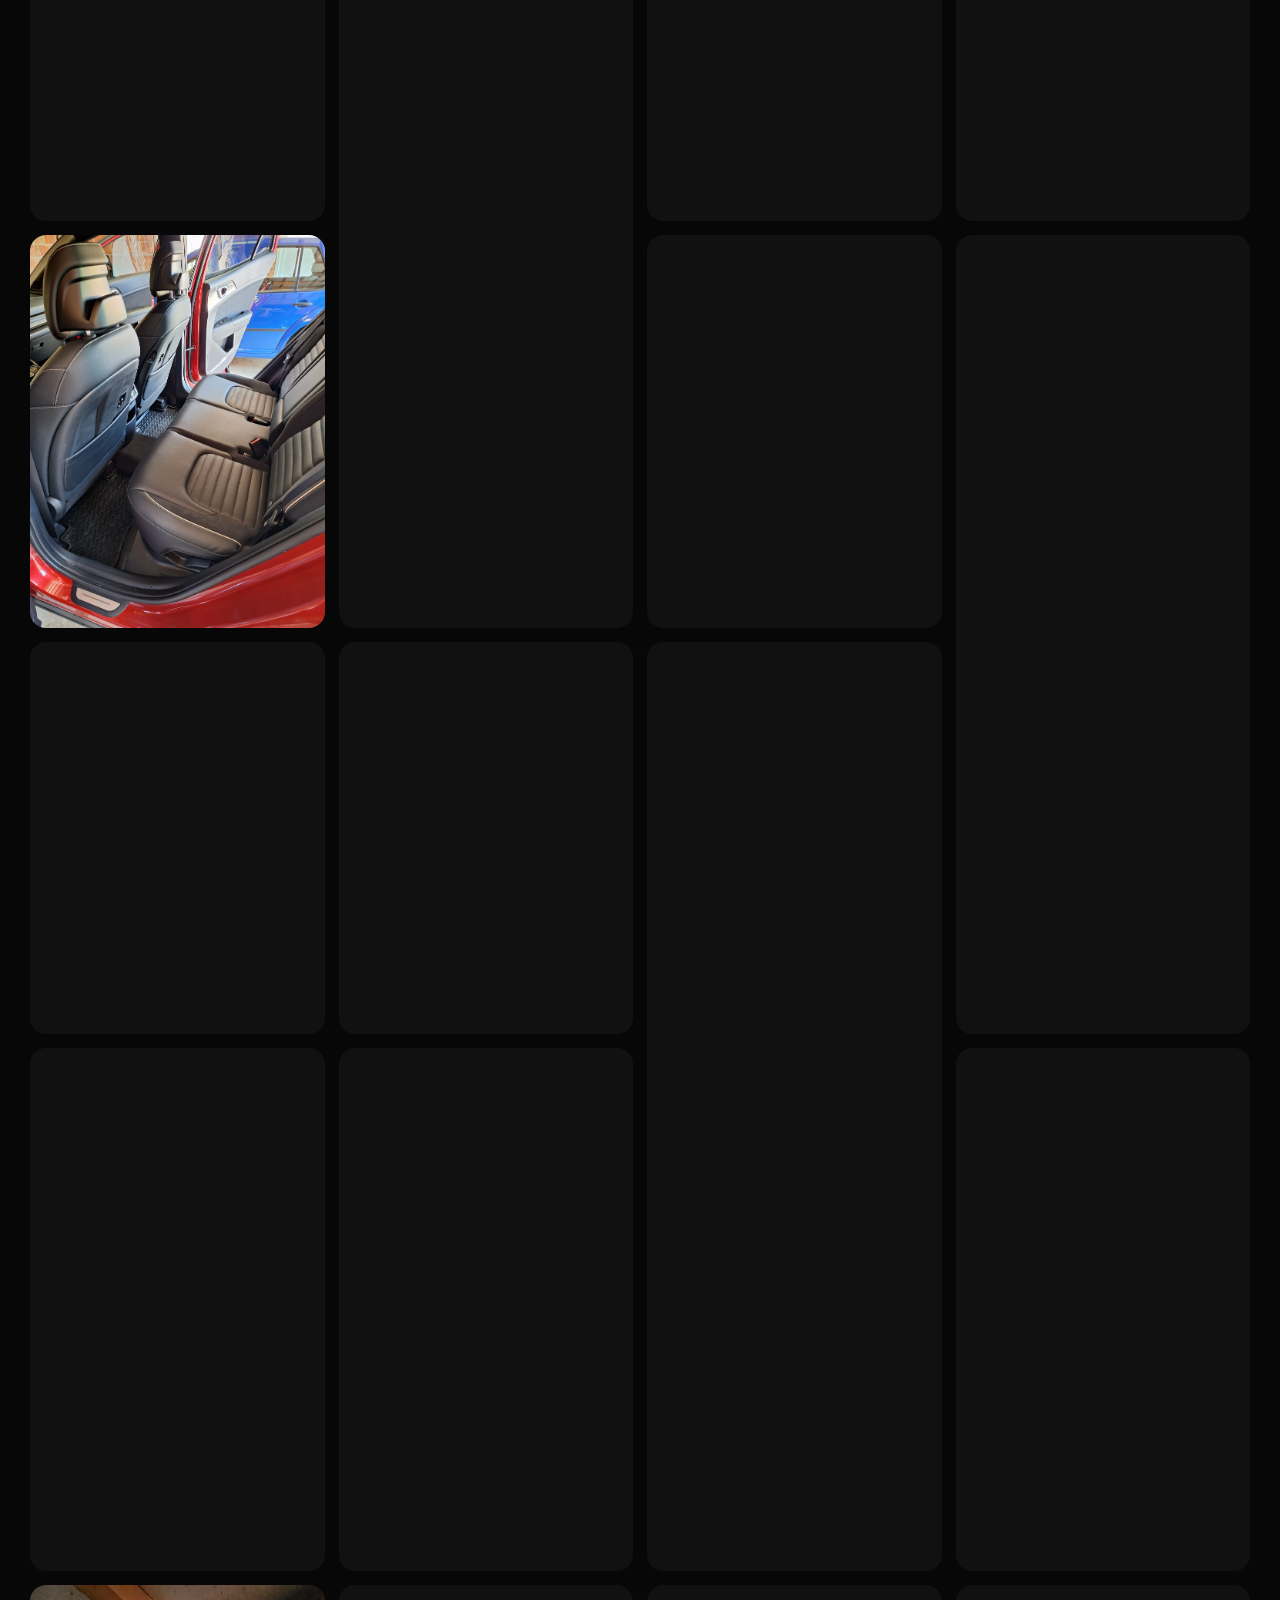
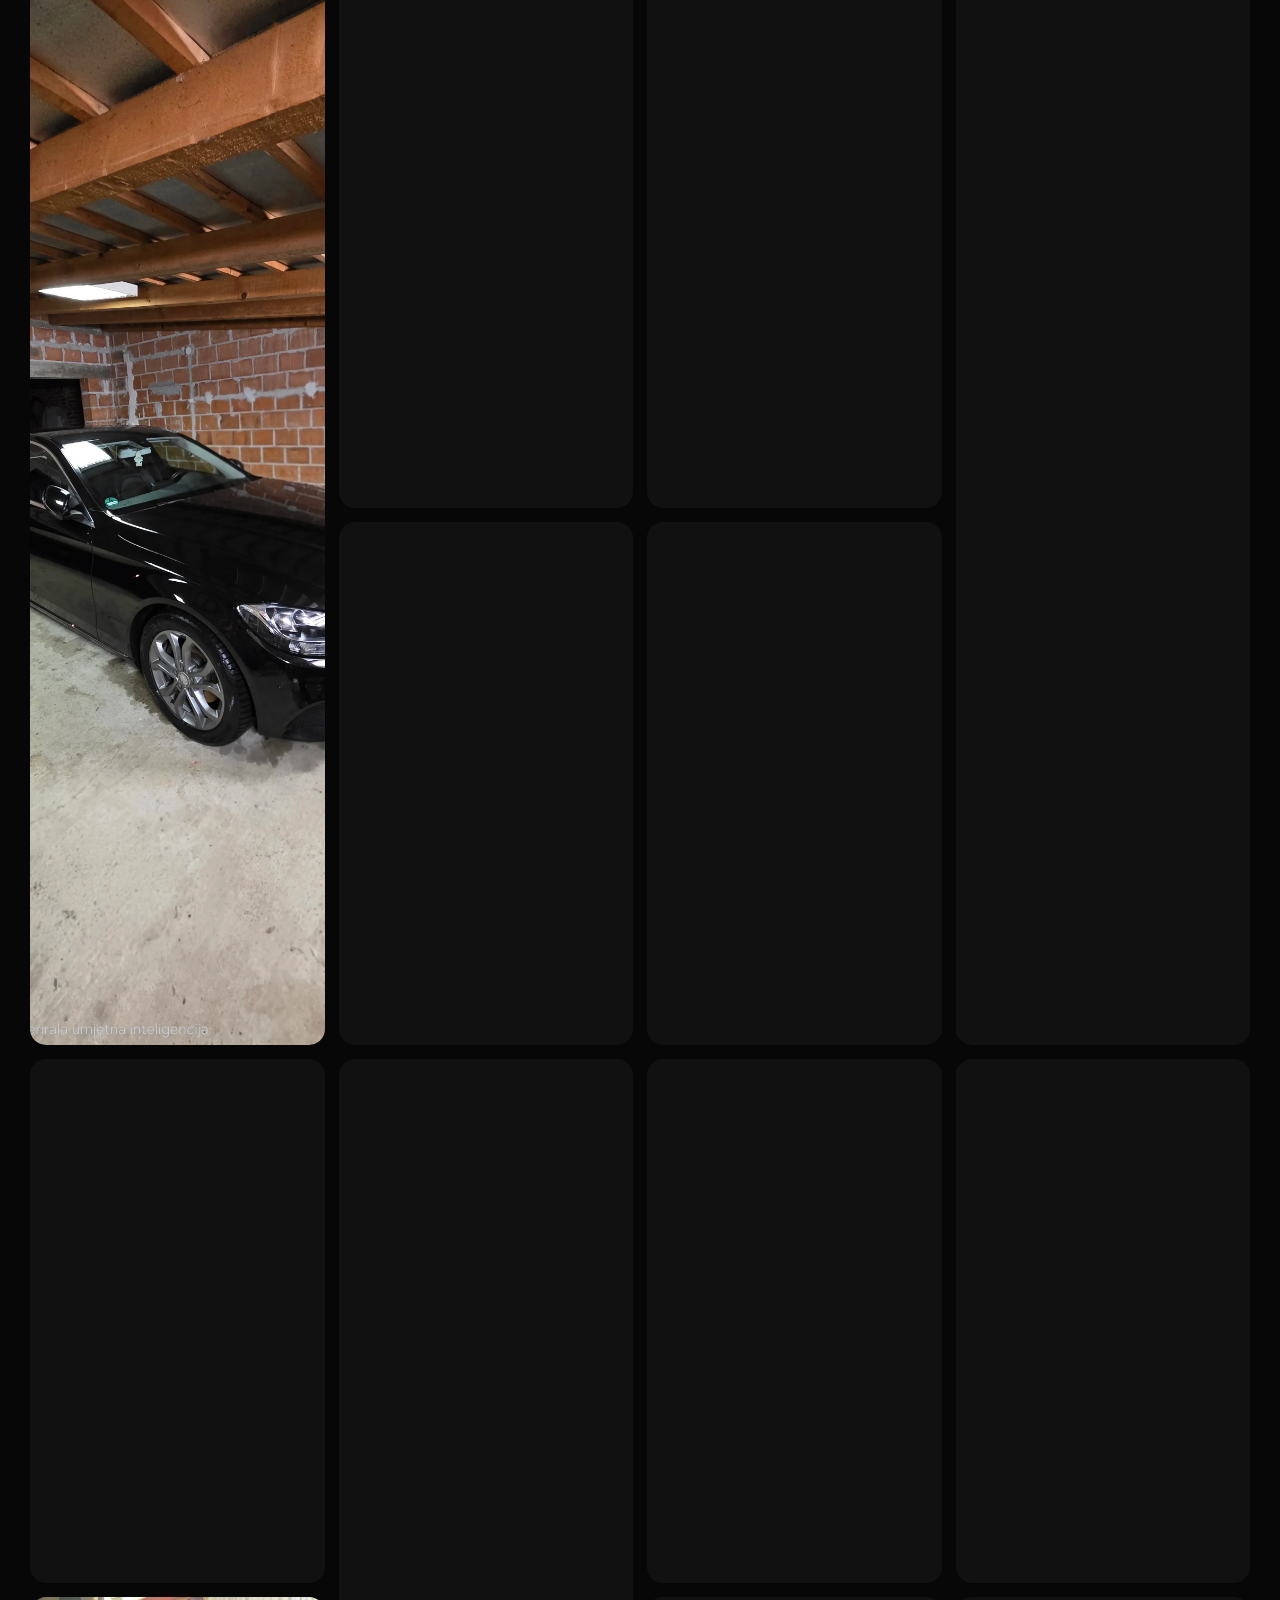
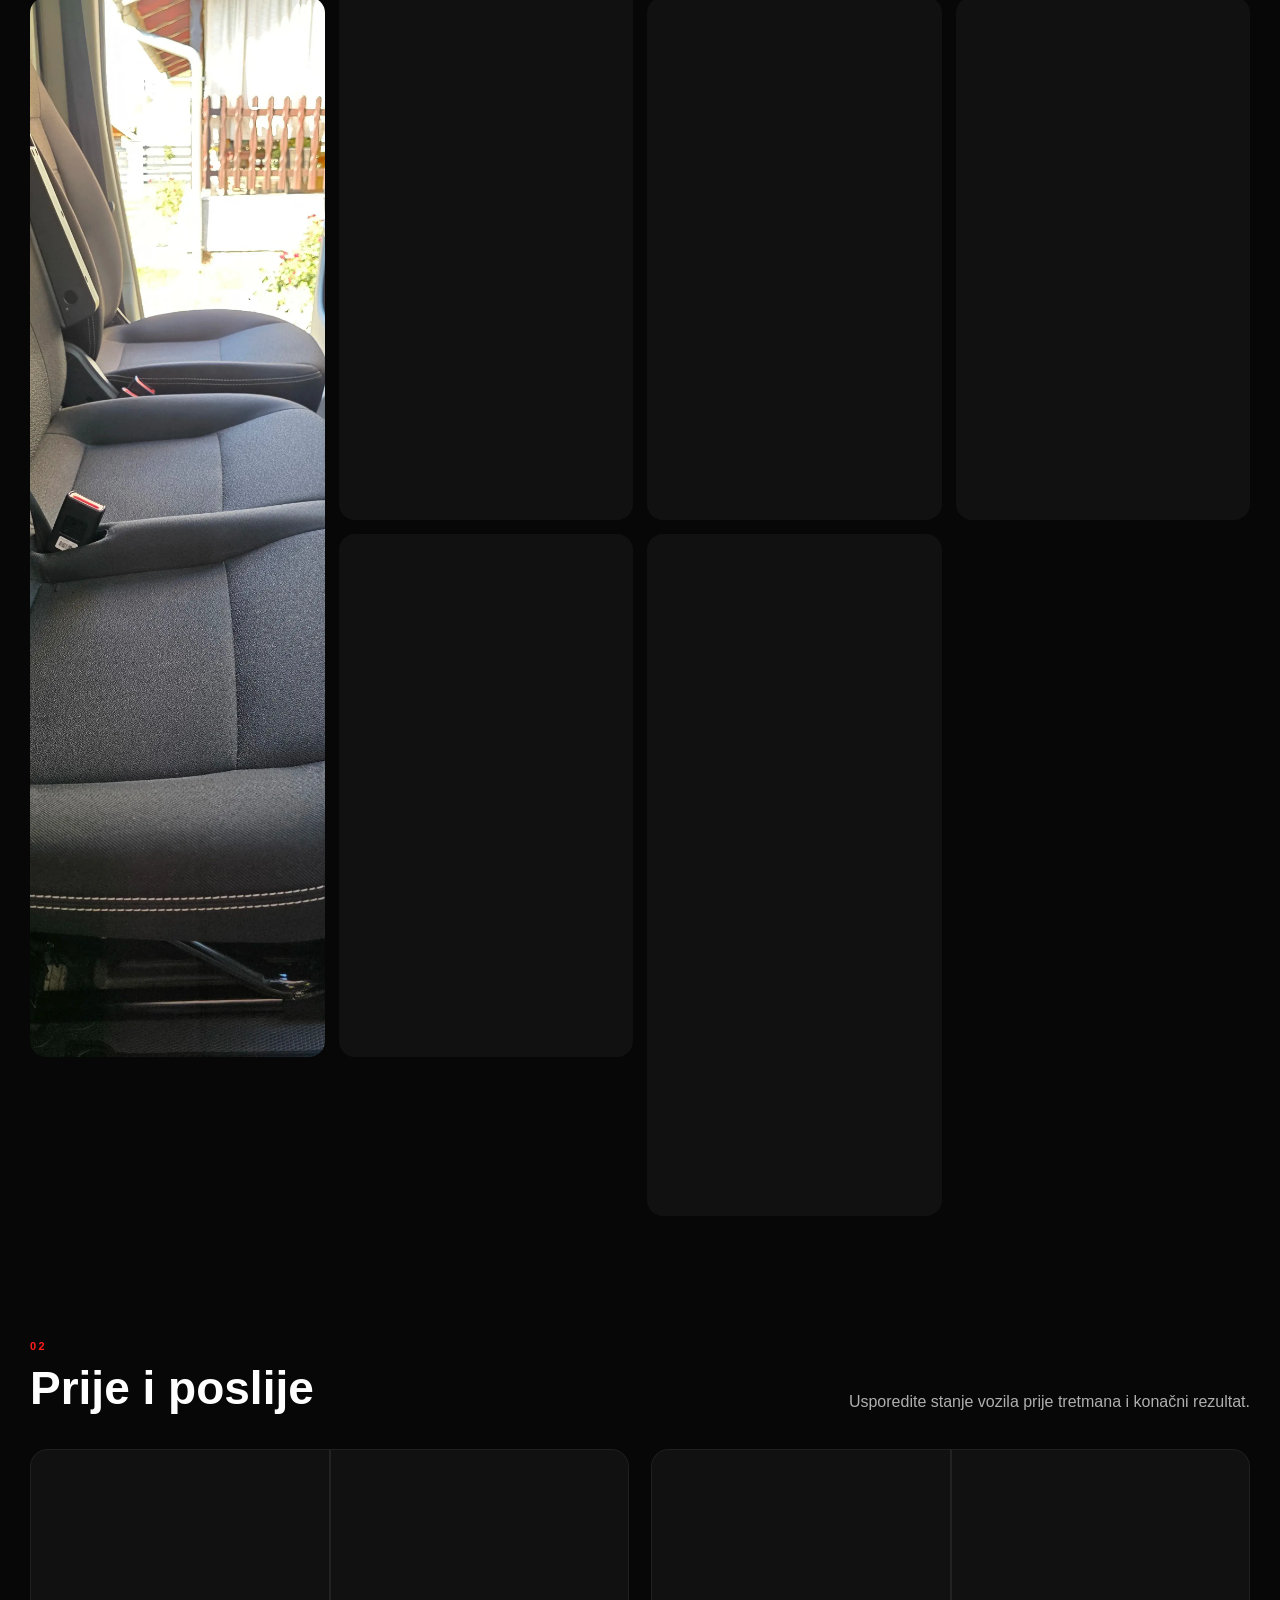
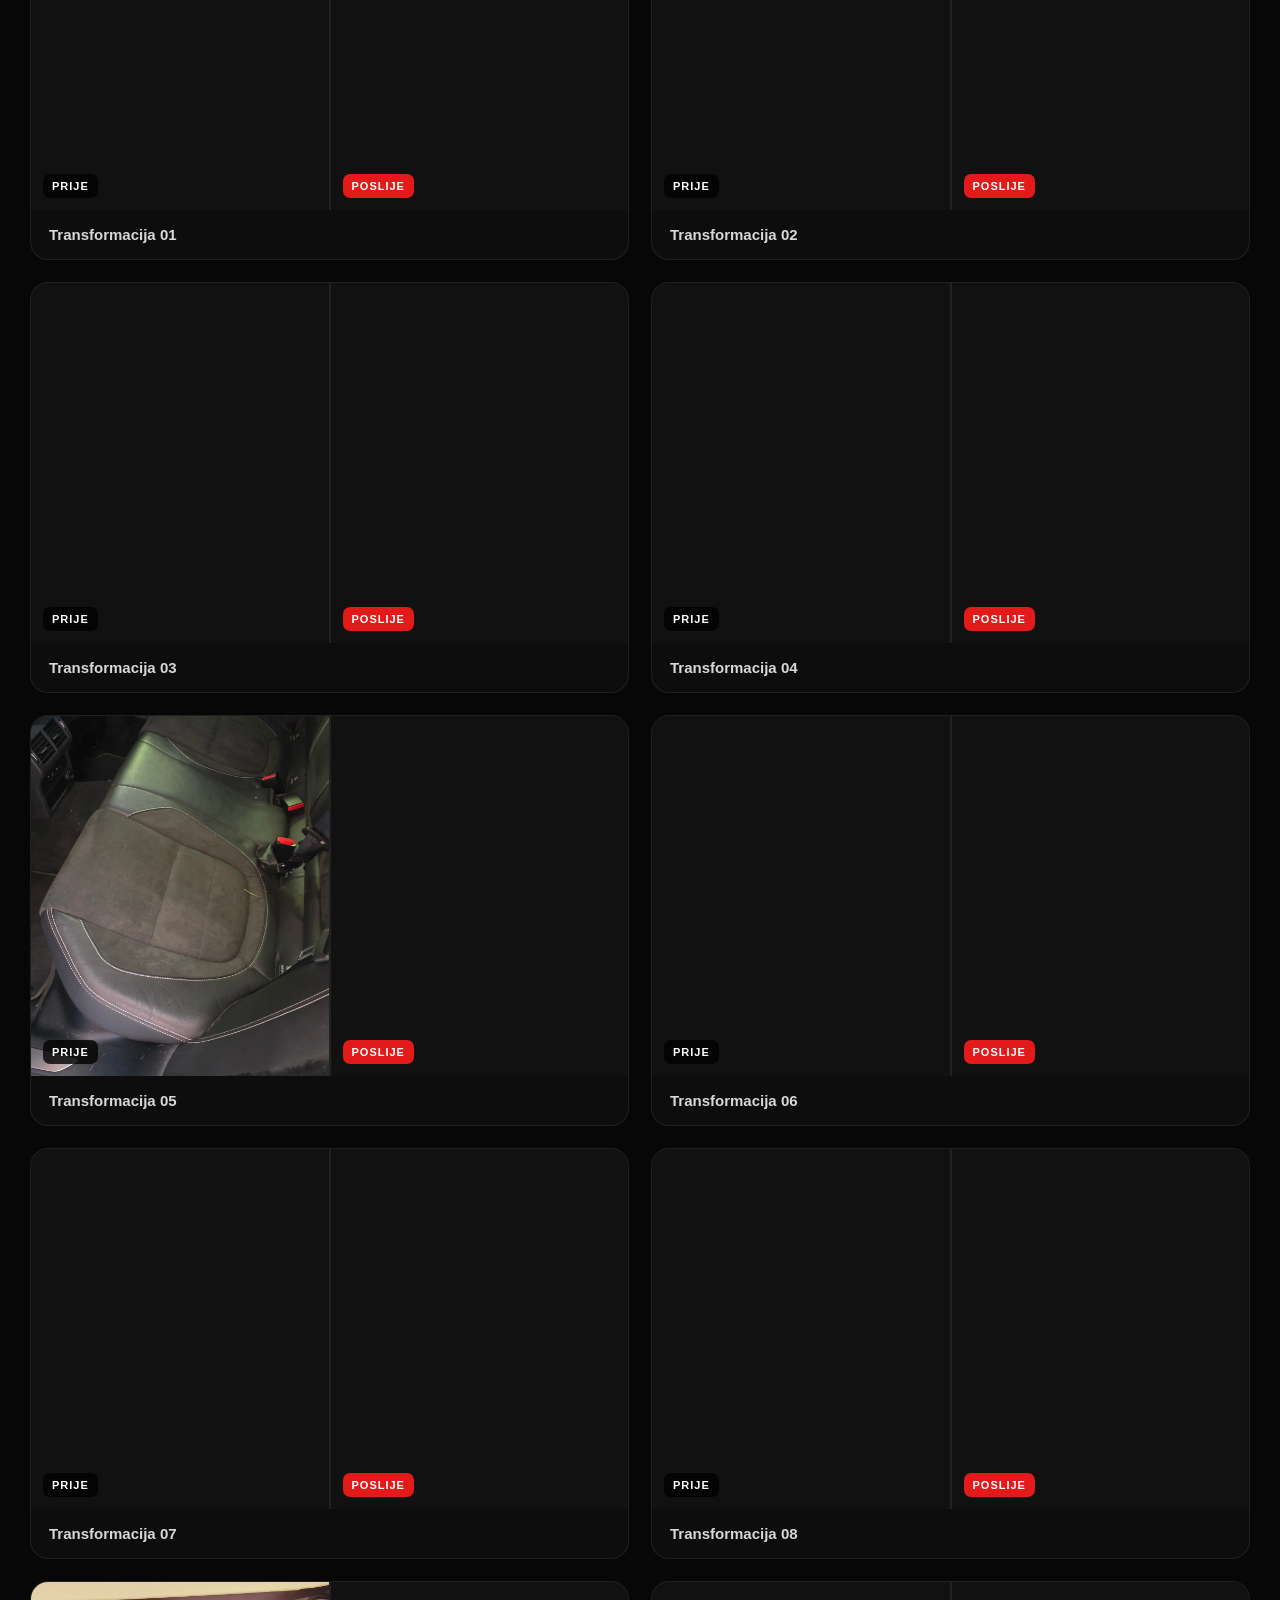
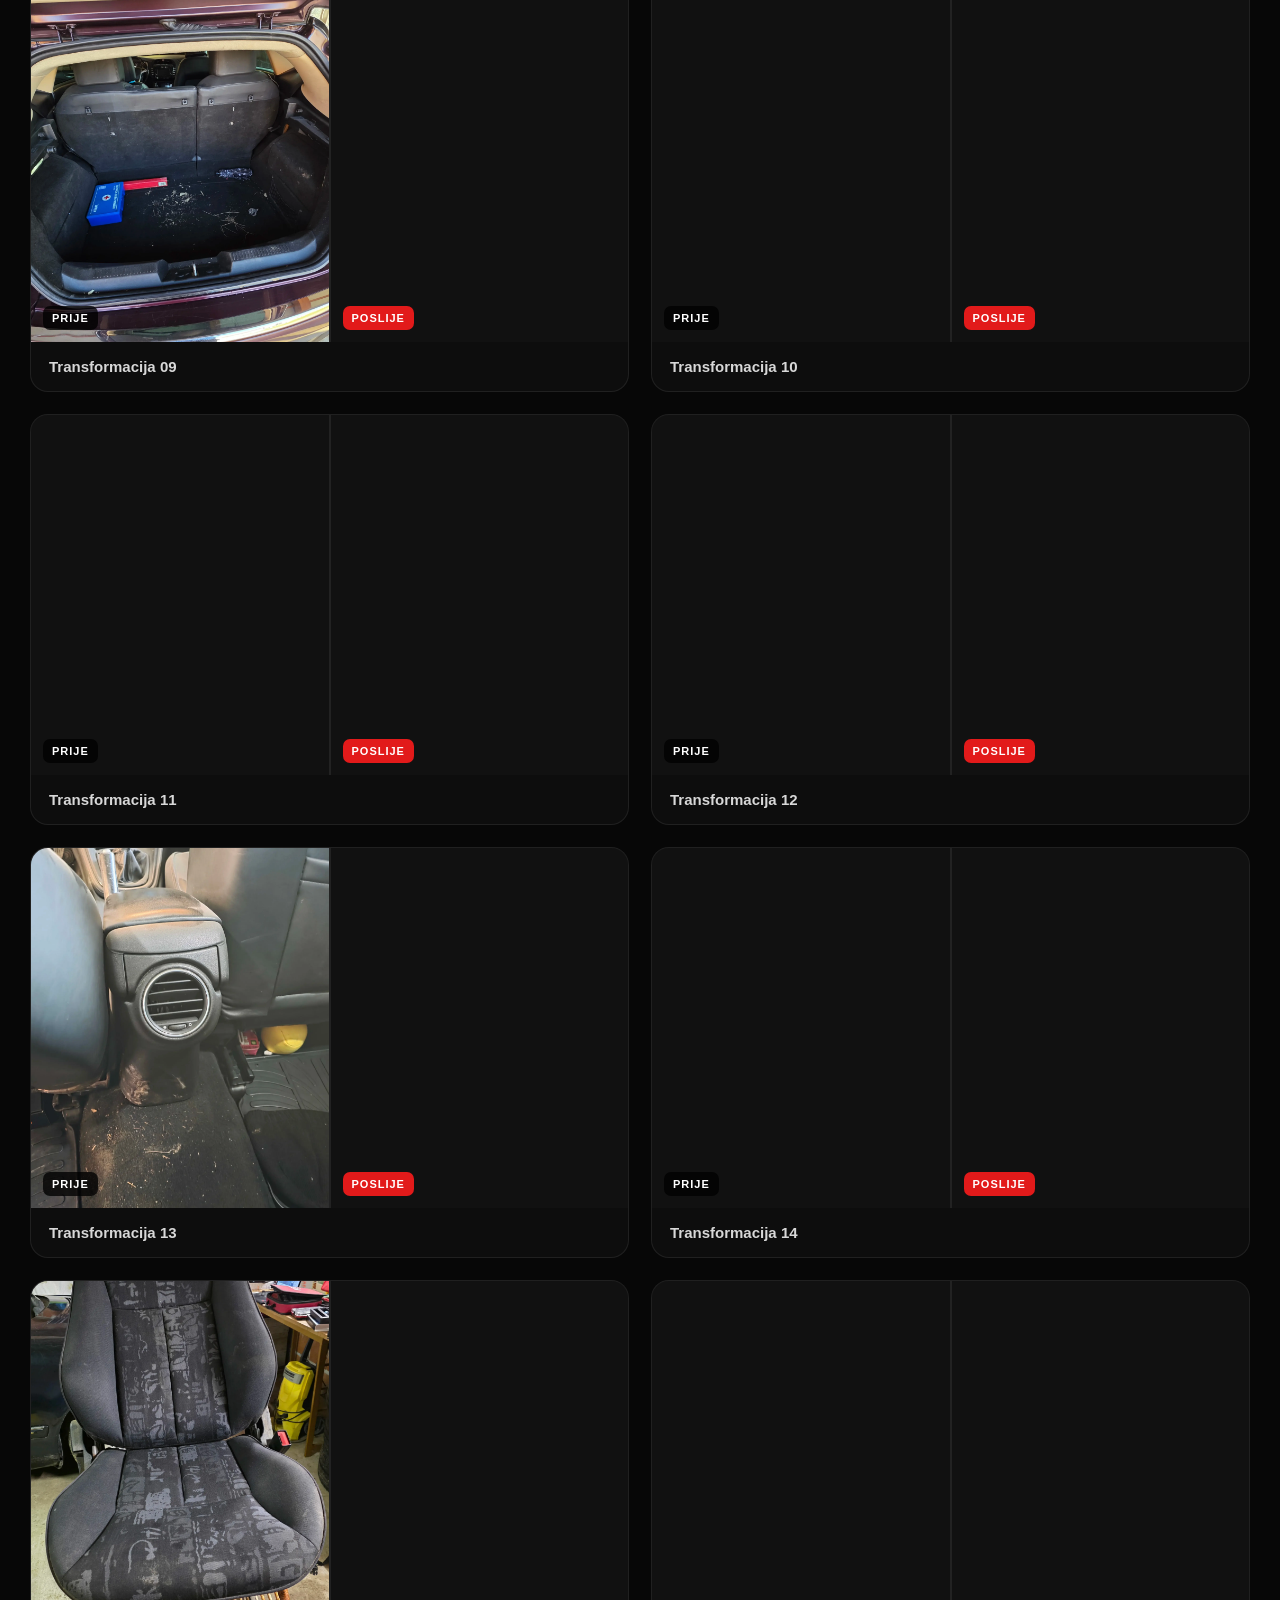
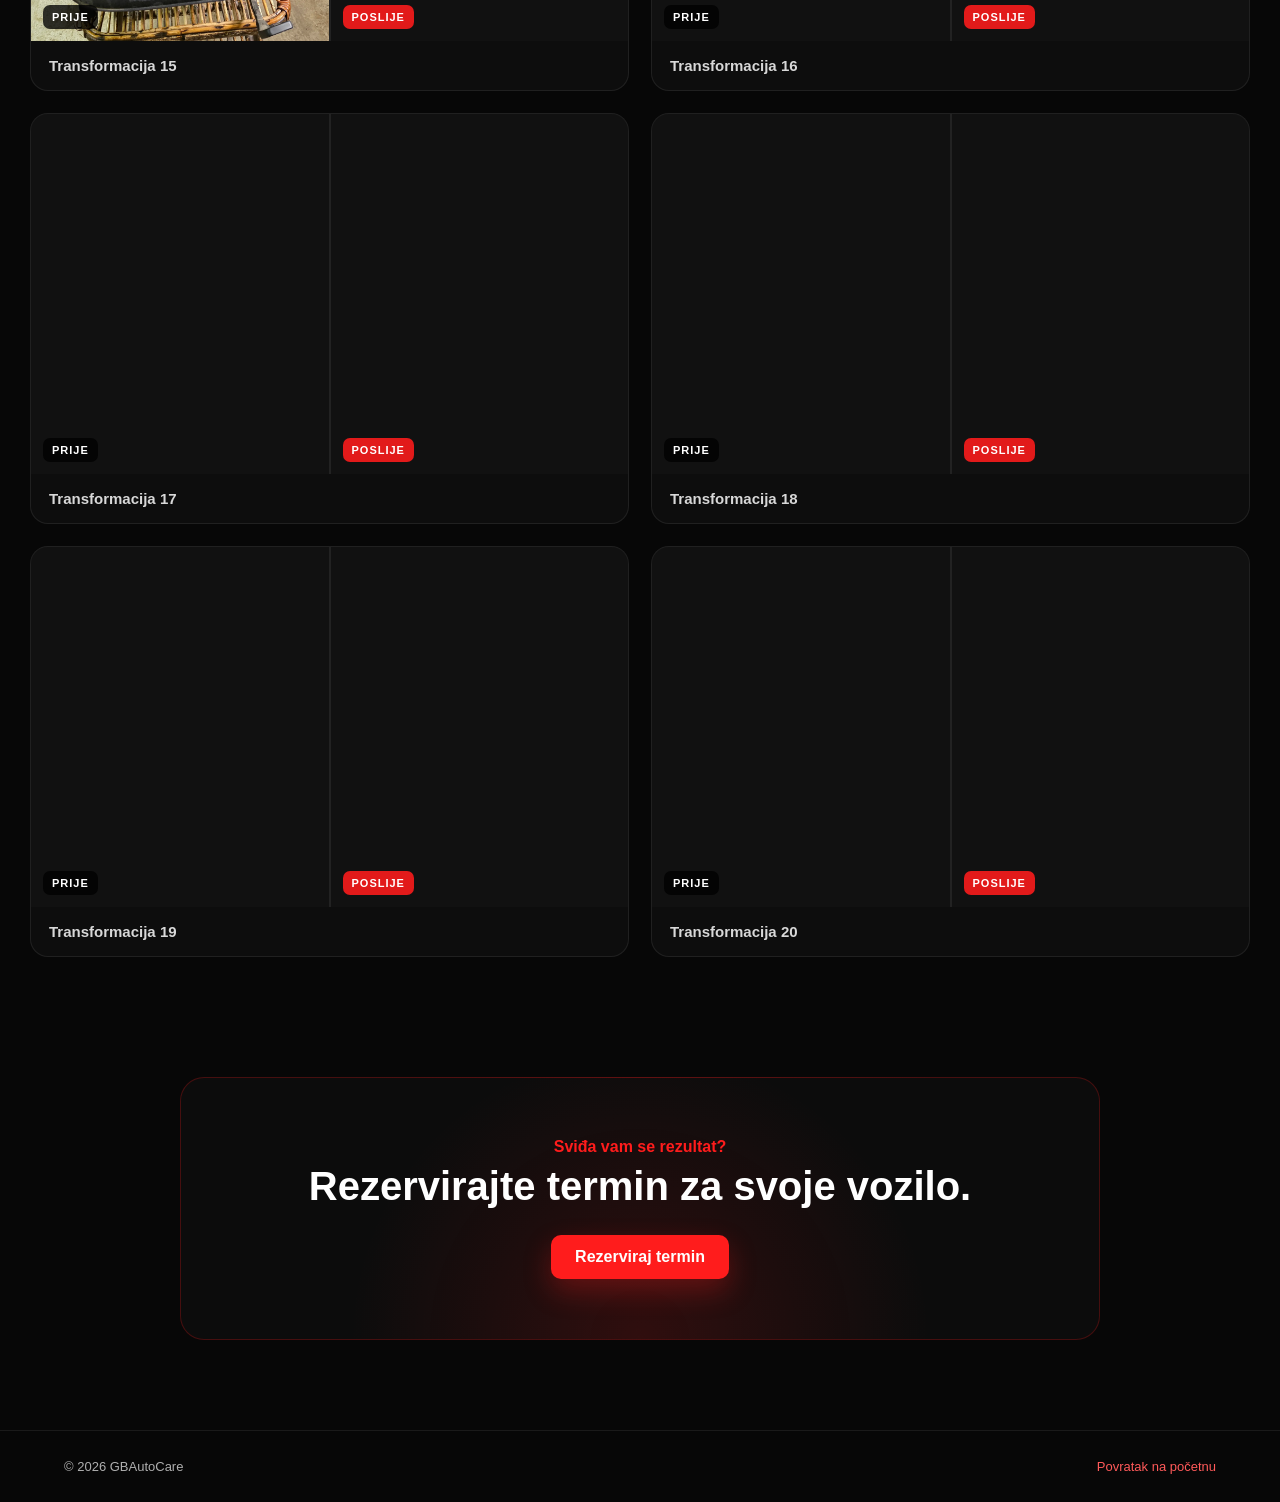
==== commit 97497bc4: "Add search indexing metadata to galerija.html" ====
--- a/galerija.html
+++ b/galerija.html
@@ -4,7 +4,9 @@
   <meta charset="UTF-8">
   <meta name="viewport" content="width=device-width, initial-scale=1.0">
   <meta name="description" content="Galerija GBAutoCare detailing radova i rezultata prije i poslije.">
+  <meta name="robots" content="index, follow, max-image-preview:large">
   <title>Galerija radova | GBAutoCare</title>
+  <link rel="canonical" href="https://gbautocare.hr/galerija.html">
   <link rel="icon" href="favicon.ico">
   <link rel="preload" as="image" href="logo.png">
   <link rel="stylesheet" href="gallery-page.css?v=20260828-1">
